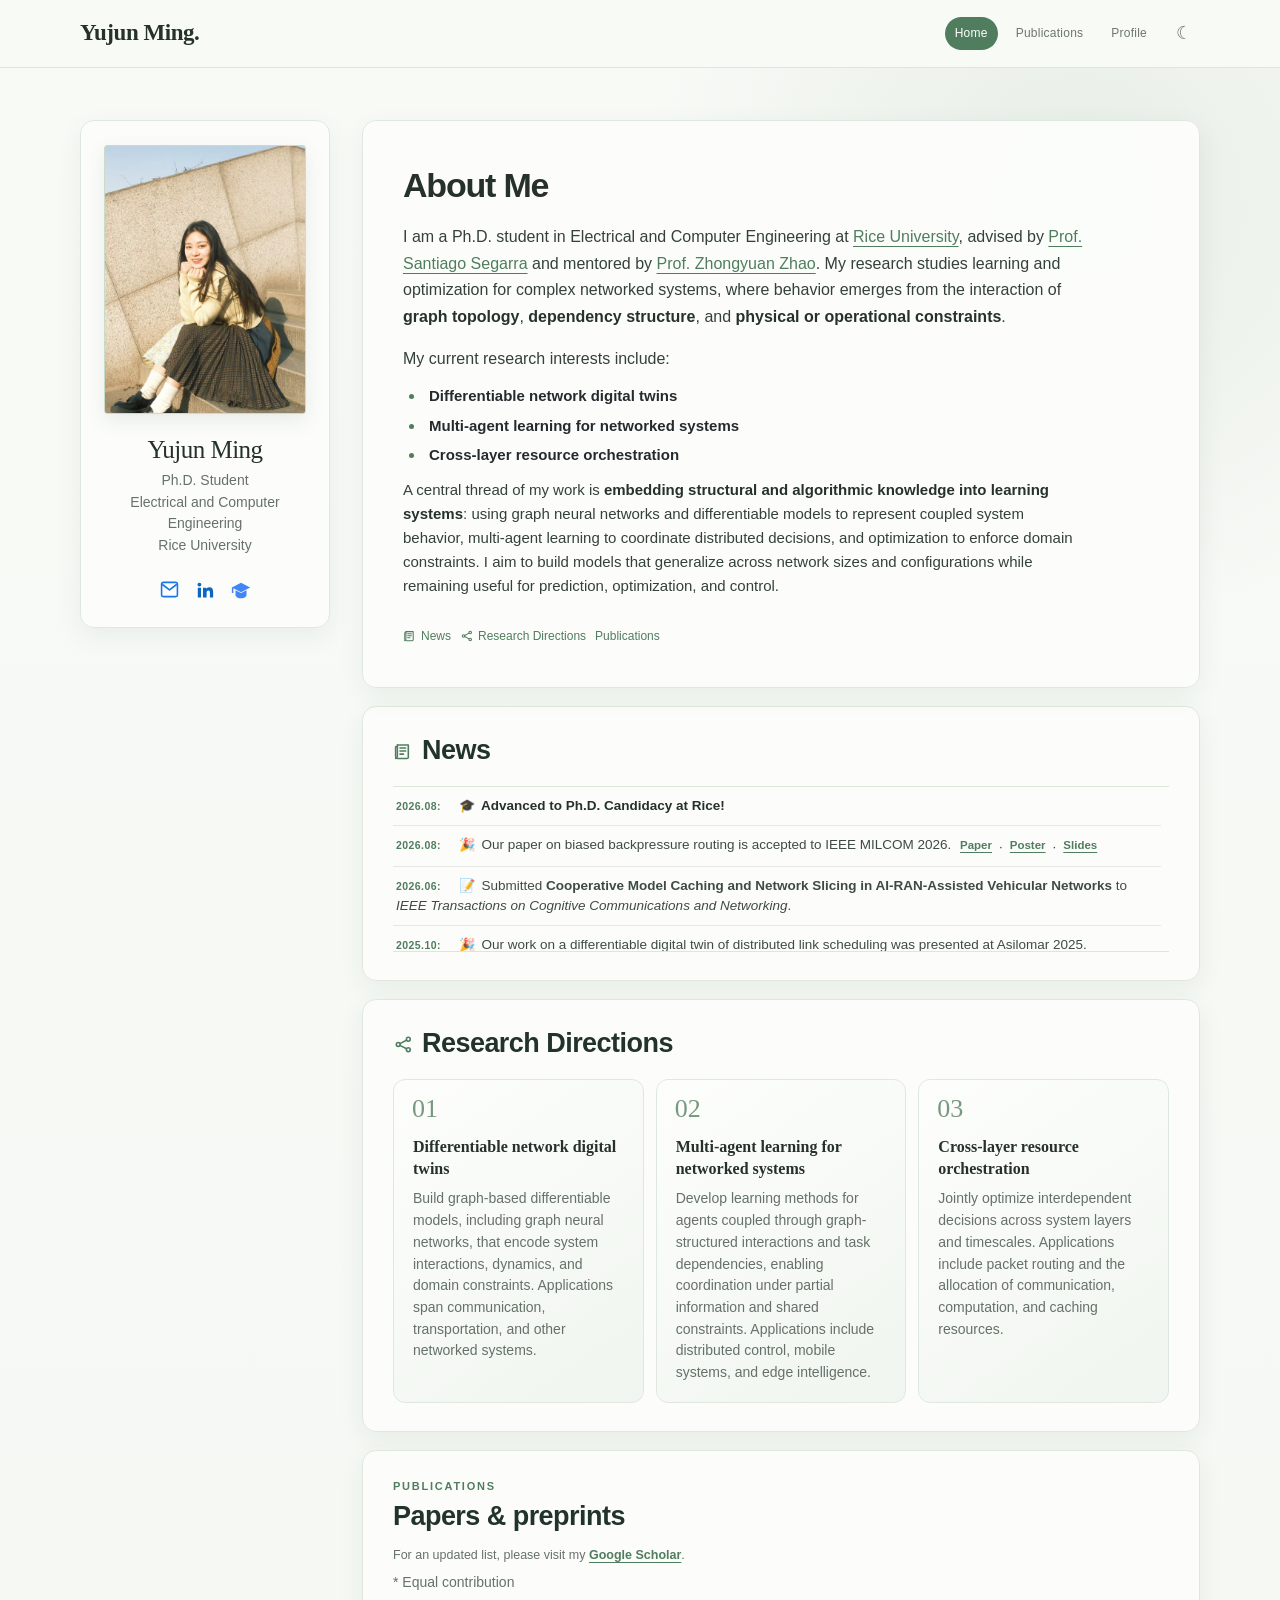
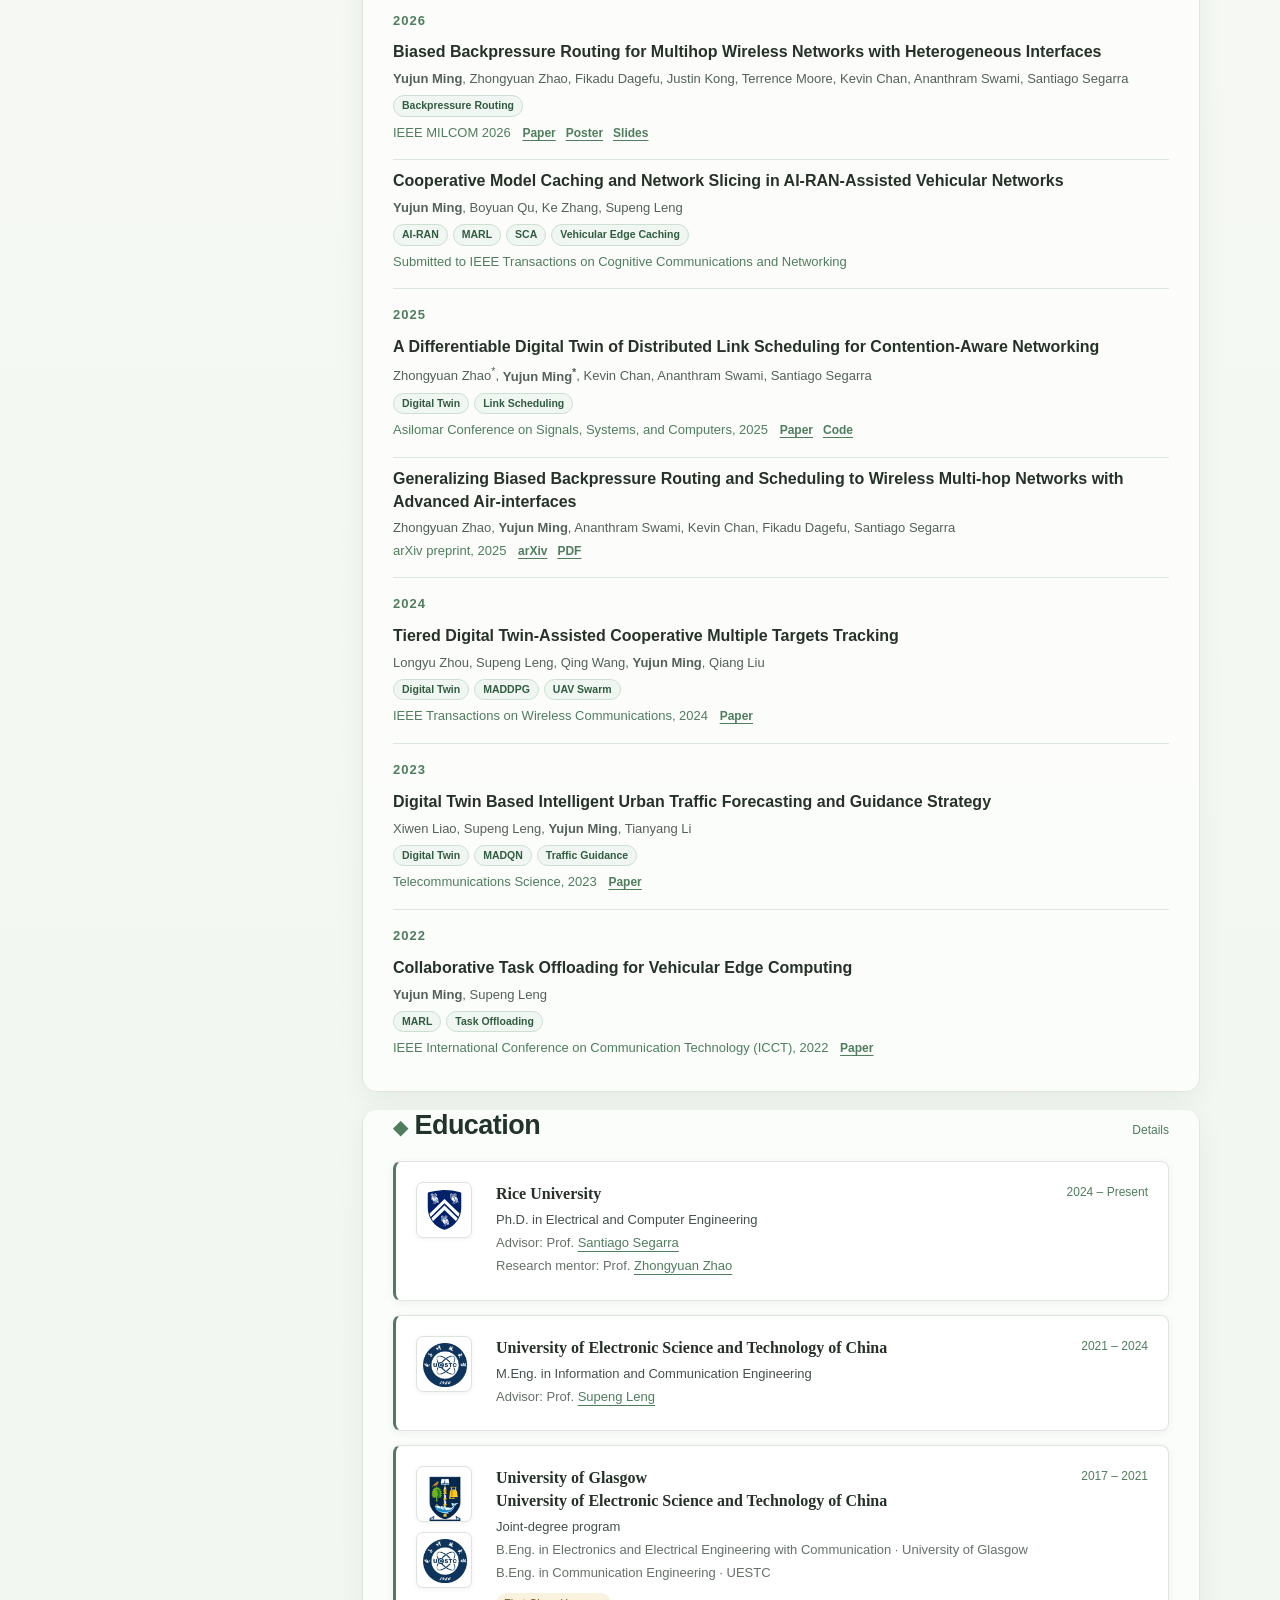
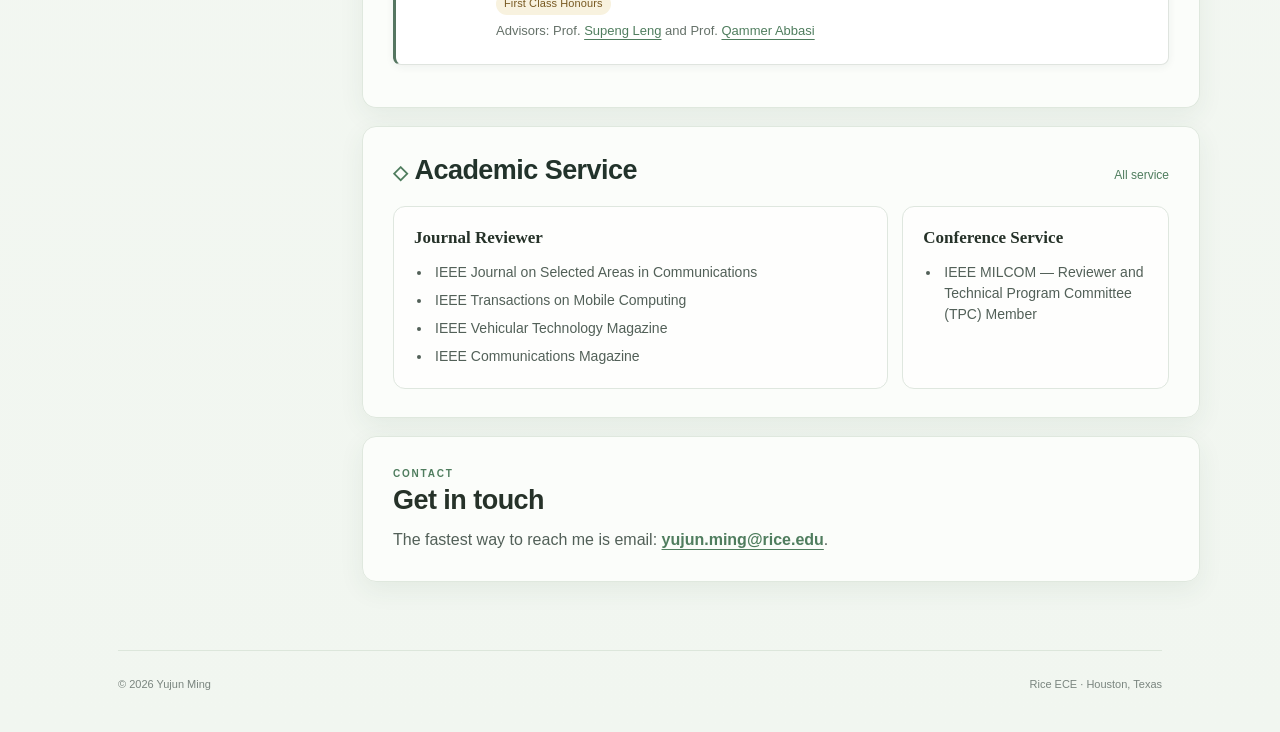
==== index.html @ 879a8ecb "Publish academic website" ====
<!doctype html>
<html lang="en">
<head>
<meta charset="utf-8">
<meta name="viewport" content="width=device-width,initial-scale=1">
<meta name="description" content="Yujun Ming — Ph.D. student in Electrical and Computer Engineering at Rice University. Home.">
<title>Yujun Ming · Home</title>
<style>
:root{--paper:#faf9f6;--ink:#26342f;--muted:#68716b;--line:#dfe3dc;--accent:#38694e}*{box-sizing:border-box}html{scroll-behavior:smooth;scroll-padding-top:35px}body{margin:0;background:var(--paper);color:var(--ink);font:16px/1.75 -apple-system,BlinkMacSystemFont,'Segoe UI',sans-serif}a{color:var(--accent);text-underline-offset:4px}a:hover{color:#152c1c}header{max-width:1120px;margin:auto;padding:30px 40px;display:flex;align-items:center;justify-content:space-between;border-bottom:1px solid var(--line)}.brand{font:italic 24px Georgia,serif;text-decoration:none;color:var(--ink)}nav{display:flex;gap:26px}nav a{font-size:13px;text-decoration:none;color:var(--muted)}.layout{max-width:1120px;margin:64px auto 0;padding:0 40px;display:grid;grid-template-columns:230px 1fr;gap:78px}aside{align-self:start;position:sticky;top:35px}.portrait{aspect-ratio:1;width:190px;background:#e9ede5;border-radius:50%;display:grid;place-items:center;position:relative;overflow:hidden}.portrait svg{width:100%;height:100%}.portrait-label{font-size:11px;letter-spacing:.12em;text-transform:uppercase;color:var(--muted);margin:14px 0 25px}aside h2{font:27px Georgia,serif;margin:0 0 6px}aside p{font-size:14px;margin:0;color:var(--muted)}.social{margin-top:25px;display:flex;flex-wrap:wrap;gap:8px}.social a{ text-decoration:none;font-size:12px;border:1px solid var(--line);padding:3px 10px;border-radius:4px;color:var(--muted)}.eyebrow{font-size:11px;letter-spacing:.17em;text-transform:uppercase;color:var(--accent);margin:0 0 18px}.hero h1{font:normal clamp(40px,5vw,60px)/1.12 Georgia,serif;letter-spacing:-1.7px;margin:0 0 26px}.intro{font-size:19px;line-height:1.7;max-width:610px}.editable{color:var(--muted)}.tags{display:flex;flex-wrap:wrap;gap:10px;margin:28px 0 40px}.tags span{font-size:12px;background:#eaf0e7;color:#426149;padding:4px 12px;border-radius:20px}section{border-top:1px solid var(--line);padding:34px 0 40px}section h2{font:normal 28px Georgia,serif;margin:0 0 24px}.section-head{display:flex;justify-content:space-between;align-items:baseline}.section-head small{font-size:11px;color:var(--muted);letter-spacing:.08em;text-transform:uppercase}.news{display:grid;grid-template-columns:85px 1fr;gap:20px;padding:12px 0}.date{font-size:12px;color:var(--muted);padding-top:3px}.news p{margin:0}.pub{display:grid;grid-template-columns:100px 1fr;gap:24px;padding:23px 0;border-bottom:1px solid var(--line)}.pub:last-child{border:0}.figure{height:80px;background:#edf0e9;display:grid;place-items:center;font:italic 27px Georgia,serif;color:#8c9c89;border:1px solid #dfe6da}.pub h3{font-size:17px;line-height:1.45;margin:0 0 6px;font-weight:600}.pub p{font-size:13px;color:var(--muted);margin:3px 0}.pub .venue{color:var(--accent)}.note{font-size:13px;color:var(--muted);border-left:2px solid #8eaa86;padding-left:16px}.entry{display:flex;justify-content:space-between;gap:20px;margin:22px 0}.entry strong{font-size:15px}.entry p{font-size:14px;color:var(--muted);margin:0}.contact{font:normal 29px Georgia,serif}.contact+p{color:var(--muted)}footer{max-width:1040px;margin:25px auto;padding:24px 0 38px;border-top:1px solid var(--line);display:flex;justify-content:space-between;color:var(--muted);font-size:11px}.draft{background:#edf1e9;padding:9px 20px;text-align:center;font-size:12px;color:#53674d}@media(max-width:760px){header{padding:22px}nav{gap:15px}nav a{font-size:12px}.layout{padding:0 24px;display:block;margin-top:35px}aside{position:static;margin-bottom:44px}.portrait{width:120px;float:right}.portrait-label{display:none}aside h2{padding-top:15px}.social{max-width:260px}.hero h1{font-size:43px}.intro{font-size:17px}.pub{grid-template-columns:70px 1fr;gap:15px}.figure{height:65px}footer{margin:0 24px}.entry{display:block}.section-head small{display:none}}@media(prefers-reduced-motion:reduce){html{scroll-behavior:auto}}

.entry>p{flex-shrink:0}.entry>div{max-width:82%}.honor{font-style:italic;color:var(--accent)!important}.pub-stamp{height:88px;border:1px solid #d9e1d2;background:#edf1e8;display:flex;flex-direction:column;justify-content:center;text-align:center;border-radius:3px}.pub-stamp span{font-size:9px;letter-spacing:.07em;color:#61765b}.pub-stamp b{font:normal 30px Georgia,serif;color:#536e49}.pub h3 a{color:var(--ink);text-decoration:none}.pub h3 a:hover{color:var(--accent);text-decoration:underline}.paper-links{display:flex;gap:10px;margin-top:12px}.paper-links a{font-size:11px;border:1px solid #ccd8c5;border-radius:3px;padding:1px 9px;text-decoration:none}.paper-links a:hover{background:#e4ebde}.pub .award{color:#9a6a29;font-size:12px}.scholar-link{font-size:12px}.filters{display:flex;gap:8px;margin:0 0 12px}.filters button{font:inherit;font-size:12px;padding:4px 13px;border:1px solid var(--line);border-radius:20px;background:transparent;color:var(--muted);cursor:pointer}.filters button[aria-pressed="true"]{background:var(--ink);color:var(--paper);border-color:var(--ink)}.filters button:focus-visible,a:focus-visible{outline:2px solid var(--accent);outline-offset:4px}.pub[hidden]{display:none}@media(max-width:760px){.entry>div{max-width:100%}.pub-stamp{height:70px}.pub-stamp span{font-size:8px}.pub-stamp b{font-size:26px}nav{flex-wrap:wrap;justify-content:flex-end;gap:8px 14px}header{gap:16px}.section-head{gap:12px}}

.hero h1{font-size:38px;letter-spacing:-.8px}.hero{padding-bottom:20px}.intro{font-size:17px}.layout{gap:60px;margin-top:45px}.brand{white-space:nowrap}header{gap:25px}nav{flex-wrap:wrap;justify-content:flex-end;gap:18px}nav a[aria-current="page"]{color:var(--accent);text-decoration:underline}.section-head a{font-size:12px}.directions{margin:0;padding-left:20px}.directions li{padding:7px 0}.directions strong{display:block;font-size:15px}.directions p{font-size:14px;color:var(--muted);margin:0}.page-title{font:normal 38px Georgia,serif;margin:0 0 12px}.page-intro{color:var(--muted);margin-bottom:30px}.service-note{color:var(--muted);font-size:14px}.service-list{padding-left:20px;font-size:14px}.home-education .entry p{font-size:13px}.section-head h2{margin-bottom:20px}.page-nav{display:flex;flex-wrap:wrap;gap:18px;margin:20px 0;font-size:13px}@media(max-width:760px){header{align-items:flex-start}nav{gap:7px 13px}.brand{font-size:22px}.hero h1,.page-title{font-size:33px}.layout{margin-top:28px}}
.edu-logos{display:flex;flex-wrap:wrap;align-items:center;gap:12px;margin:0 0 14px}.edu-logo{width:180px;height:56px;object-fit:contain;display:block}.logo-dark{background:#003865;padding:12px 16px;border-radius:3px}.logo-dark .edu-logo{width:174px;height:47px}.entry{padding:12px 0;gap:18px}.entry>p{padding-top:8px}@media(max-width:760px){.edu-logo{width:165px}.logo-dark .edu-logo{width:165px;height:43px}.edu-logos{gap:8px}} 
#education .edu-card{display:grid;grid-template-columns:48px minmax(0,1fr);gap:16px;margin:14px 0;padding:17px 18px;background:#f6f8f4;border:1px solid #dfe5da;border-left:3px solid #72916a;border-radius:7px;align-items:start}#education .edu-logos{display:flex;flex-direction:column;gap:10px;margin:0;width:48px;align-items:center}#education .edu-copy{max-width:none;min-width:0}#education .edu-logo{width:36px;height:40px;object-fit:contain}#education .crest-box{padding:0;background:none;display:block;width:40px;height:44px}#education .crest-crop{width:40px;height:40px;overflow:hidden;display:block;flex-shrink:0}#education .crest-crop .edu-logo{width:auto;max-width:none;height:40px;object-fit:initial;filter:brightness(0) saturate(100%) invert(17%) sepia(50%) saturate(1500%) hue-rotate(175deg)}#education .edu-copy strong{font-size:15px;line-height:1.4;display:block;margin:0 0 5px}#education .edu-copy p{font-size:13px;line-height:1.65;margin:3px 0}#education .edu-date{color:var(--accent);font-size:12px!important;margin-top:8px!important}#education .edu-copy a{font-weight:500}@media(max-width:760px){#education .edu-card{grid-template-columns:36px minmax(0,1fr);padding:14px 12px;gap:12px}#education .edu-logos{width:36px}#education .edu-logo{width:30px;height:36px}#education .crest-crop{width:34px;height:34px}#education .crest-crop .edu-logo{height:34px}}
</style>
<script src="assets/theme.js"></script>
<link rel="stylesheet" href="assets/education-polish.css">
<link rel="stylesheet" href="assets/site-v2.css">
</head>
<body class="home-page">
<header>
<a class="brand" href="index.html">Yujun Ming.</a>
<nav aria-label="Main navigation">
<a href="index.html" aria-current="page">Home</a>
<a href="publications.html">Publications</a>
<a href="profile.html">Profile</a>
<button class="theme-toggle" type="button" aria-label="Switch to dark mode" aria-pressed="false">☾</button>
</nav>
</header>
<div class="layout">
<aside>
<div class="portrait">
<img src="assets/yujun-ming-profile-2026.jpg" alt="Portrait of Yujun Ming">
</div>
<h2>Yujun Ming</h2>
<p>Ph.D. Student</p>
<p>Electrical and Computer Engineering<br>Rice University</p>
<div class="social" aria-label="Contact and academic profiles">
<a href="mailto:yujun.ming@rice.edu">Email</a>
<a href="https://www.linkedin.com/in/yujun-ming-684078267/" target="_blank" rel="noopener noreferrer">LinkedIn</a>
<a href="https://scholar.google.com/citations?user=efnDJAIAAAAJ&amp;hl=en" target="_blank" rel="noopener noreferrer">Google Scholar</a>
</div>
</aside>
<main>
<div class="hero" id="about">
<h1>About Me</h1>
<p class="intro">I am a Ph.D. student in Electrical and Computer Engineering at <a href="https://www.rice.edu/" target="_blank" rel="noopener noreferrer">Rice University</a>, advised by <a href="https://segarra.rice.edu/" target="_blank" rel="noopener noreferrer">Prof. Santiago Segarra</a> and mentored by <a href="https://zhongyuanzhao.com/" target="_blank" rel="noopener noreferrer">Prof. Zhongyuan Zhao</a>. My research studies learning and optimization for complex networked systems, where behavior emerges from the interaction of <strong>graph topology</strong>, <strong>dependency structure</strong>, and <strong>physical or operational constraints</strong>.</p>
<p class="hero-summary">My current research interests include:</p>
<ul class="about-interests">
<li><strong>Differentiable network digital twins</strong></li>
<li><strong>Multi-agent learning for networked systems</strong></li>
<li><strong>Cross-layer resource orchestration</strong></li>
</ul>
<p class="about-goal">A central thread of my work is <strong>embedding structural and algorithmic knowledge into learning systems</strong>: using graph neural networks and differentiable models to represent coupled system behavior, multi-agent learning to coordinate distributed decisions, and optimization to enforce domain constraints. I aim to build models that generalize across network sizes and configurations while remaining useful for prediction, optimization, and control.</p>
<div class="hero-actions">
<a href="#news"><span class="section-icon icon-news" aria-hidden="true"></span> News</a>
<a href="#directions"><span class="section-icon icon-research" aria-hidden="true"></span> Research Directions</a>
<a href="#research">Publications</a>
</div>
</div>
<section id="news">
<div class="section-head">
<h2>News</h2>
</div>
<ul class="news-scroll" tabindex="0" aria-label="Recent news; scroll for more">
<li class="news news-milestone">
<p><span class="date">2026.08:</span> <span class="news-emoji" aria-hidden="true">🎓</span> Advanced to Ph.D. Candidacy at Rice!</p>
</li>
<li class="news">
<p><span class="date">2026.08:</span> <span class="news-emoji" aria-hidden="true">🎉</span> Our paper on biased backpressure routing is accepted to IEEE MILCOM 2026. <span class="news-links"><a href="https://arxiv.org/abs/2609.05844" target="_blank" rel="noopener noreferrer">Paper</a><span aria-hidden="true">·</span><a href="https://github.com/JoieMing/Multi-layer-SP-BP/blob/main/milcom26_poster.pdf" target="_blank" rel="noopener noreferrer">Poster</a><span aria-hidden="true">·</span><a href="https://github.com/JoieMing/Multi-layer-SP-BP/blob/main/milcom26_slides.pdf" target="_blank" rel="noopener noreferrer">Slides</a></span></p>
</li>
<li class="news">
<p><span class="date">2026.06:</span> <span class="news-emoji" aria-hidden="true">📝</span> Submitted <strong>Cooperative Model Caching and Network Slicing in AI-RAN-Assisted Vehicular Networks</strong> to <em>IEEE Transactions on Cognitive Communications and Networking</em>.</p>
</li>
<li class="news">
<p><span class="date">2025.10:</span> <span class="news-emoji" aria-hidden="true">🎉</span> Our work on a differentiable digital twin of distributed link scheduling was presented at Asilomar 2025. <span class="news-links"><a href="https://ieeexplore.ieee.org/document/11443889/" target="_blank" rel="noopener noreferrer">Paper</a><span aria-hidden="true">·</span><a href="https://github.com/JoieMing/luby-ndt" target="_blank" rel="noopener noreferrer">Code</a></span></p>
</li>
<li class="news">
<p><span class="date">2024.08:</span> <span class="news-emoji" aria-hidden="true">🎓</span> Started my Ph.D. in Electrical and Computer Engineering at Rice University.</p>
</li>
</ul>
</section>
<section id="directions">
<div class="section-head">
<h2>Research Directions</h2>
</div>
<ul class="directions">
<li>
<strong>Differentiable network digital twins</strong>
<p>Build graph-based differentiable models, including graph neural networks, that encode system interactions, dynamics, and domain constraints. Applications span communication, transportation, and other networked systems.</p>
</li>
<li>
<strong>Multi-agent learning for networked systems</strong>
<p>Develop learning methods for agents coupled through graph-structured interactions and task dependencies, enabling coordination under partial information and shared constraints. Applications include distributed control, mobile systems, and edge intelligence.</p>
</li>
<li>
<strong>Cross-layer resource orchestration</strong>
<p>Jointly optimize interdependent decisions across system layers and timescales. Applications include packet routing and the allocation of communication, computation, and caching resources.</p>
</li>
</ul>
</section>
<section id="research">
<p class="section-kicker">Publications</p>
<div class="section-head">
<h2>Papers &amp; preprints</h2>
</div>
<p class="scholar-note">For an updated list, please visit my <a href="https://scholar.google.com/citations?user=efnDJAIAAAAJ&amp;hl=en" target="_blank" rel="noopener noreferrer">Google Scholar</a>.</p>
<p class="service-note">* Equal contribution</p>
<p class="home-pub-year">2026</p>
<article class="home-pub-item">
<h3><a href="https://arxiv.org/abs/2609.05844" target="_blank" rel="noopener noreferrer">Biased Backpressure Routing for Multihop Wireless Networks with Heterogeneous Interfaces</a></h3>
<p class="authors"><strong>Yujun Ming</strong>, Zhongyuan Zhao, Fikadu Dagefu, Justin Kong, Terrence Moore, Kevin Chan, Ananthram Swami, Santiago Segarra</p>
<p class="paper-tags"><span>Backpressure Routing</span></p>
<p class="venue">IEEE MILCOM 2026 <span class="home-pub-links"><a href="https://arxiv.org/abs/2609.05844" target="_blank" rel="noopener noreferrer">Paper</a><a href="https://github.com/JoieMing/Multi-layer-SP-BP/blob/main/milcom26_poster.pdf" target="_blank" rel="noopener noreferrer">Poster</a><a href="https://github.com/JoieMing/Multi-layer-SP-BP/blob/main/milcom26_slides.pdf" target="_blank" rel="noopener noreferrer">Slides</a></span></p>
</article>
<article class="home-pub-item">
<h3>Cooperative Model Caching and Network Slicing in AI-RAN-Assisted Vehicular Networks</h3>
<p class="authors"><strong>Yujun Ming</strong>, Boyuan Qu, Ke Zhang, Supeng Leng</p>
<p class="paper-tags"><span>AI-RAN</span><span>MARL</span><span>SCA</span><span>Vehicular Edge Caching</span></p>
<p class="venue">Submitted to IEEE Transactions on Cognitive Communications and Networking</p>
</article>
<p class="home-pub-year">2025</p>
<article class="home-pub-item">
<h3><a href="https://ieeexplore.ieee.org/document/11443889/" target="_blank" rel="noopener noreferrer">A Differentiable Digital Twin of Distributed Link Scheduling for Contention-Aware Networking</a></h3>
<p class="authors">Zhongyuan Zhao<sup>*</sup>, <strong>Yujun Ming<sup>*</sup></strong>, Kevin Chan, Ananthram Swami, Santiago Segarra</p>
<p class="paper-tags"><span>Digital Twin</span><span>Link Scheduling</span></p>
<p class="venue">Asilomar Conference on Signals, Systems, and Computers, 2025 <span class="home-pub-links"><a href="https://ieeexplore.ieee.org/document/11443889/" target="_blank" rel="noopener noreferrer">Paper</a><a href="https://github.com/JoieMing/luby-ndt" target="_blank" rel="noopener noreferrer">Code</a></span></p>
</article>
<article class="home-pub-item">
<h3><a href="https://arxiv.org/abs/2504.21721" target="_blank" rel="noopener noreferrer">Generalizing Biased Backpressure Routing and Scheduling to Wireless Multi-hop Networks with Advanced Air-interfaces</a></h3>
<p class="authors">Zhongyuan Zhao, <strong>Yujun Ming</strong>, Ananthram Swami, Kevin Chan, Fikadu Dagefu, Santiago Segarra</p>
<p class="venue">arXiv preprint, 2025 <span class="home-pub-links"><a href="https://arxiv.org/abs/2504.21721" target="_blank" rel="noopener noreferrer">arXiv</a><a href="https://arxiv.org/pdf/2504.21721" target="_blank" rel="noopener noreferrer">PDF</a></span></p>
</article>
<p class="home-pub-year">2024</p>
<article class="home-pub-item">
<h3><a href="https://doi.org/10.1109/TWC.2023.3311035" target="_blank" rel="noopener noreferrer">Tiered Digital Twin-Assisted Cooperative Multiple Targets Tracking</a></h3>
<p class="authors">Longyu Zhou, Supeng Leng, Qing Wang, <strong>Yujun Ming</strong>, Qiang Liu</p>
<p class="paper-tags"><span>Digital Twin</span><span>MADDPG</span><span>UAV Swarm</span></p>
<p class="venue">IEEE Transactions on Wireless Communications, 2024 <span class="home-pub-links"><a href="https://doi.org/10.1109/TWC.2023.3311035" target="_blank" rel="noopener noreferrer">Paper</a></span></p>
</article>
<p class="home-pub-year">2023</p>
<article class="home-pub-item">
<h3><a href="https://www.telecomsci.com/zh/article/doi/10.11959/j.issn.1000-0801.2023047/" target="_blank" rel="noopener noreferrer">Digital Twin Based Intelligent Urban Traffic Forecasting and Guidance Strategy</a></h3>
<p class="authors">Xiwen Liao, Supeng Leng, <strong>Yujun Ming</strong>, Tianyang Li</p>
<p class="paper-tags"><span>Digital Twin</span><span>MADQN</span><span>Traffic Guidance</span></p>
<p class="venue">Telecommunications Science, 2023 <span class="home-pub-links"><a href="https://www.telecomsci.com/zh/article/doi/10.11959/j.issn.1000-0801.2023047/" target="_blank" rel="noopener noreferrer">Paper</a></span></p>
</article>
<p class="home-pub-year">2022</p>
<article class="home-pub-item">
<h3><a href="https://doi.org/10.1109/ICCT56141.2022.10072666" target="_blank" rel="noopener noreferrer">Collaborative Task Offloading for Vehicular Edge Computing</a></h3>
<p class="authors"><strong>Yujun Ming</strong>, Supeng Leng</p>
<p class="paper-tags"><span>MARL</span><span>Task Offloading</span></p>
<p class="venue">IEEE International Conference on Communication Technology (ICCT), 2022 <span class="home-pub-links"><a href="https://doi.org/10.1109/ICCT56141.2022.10072666" target="_blank" rel="noopener noreferrer">Paper</a></span></p>
</article>
</section>
<section id="education" class="home-education">
<div class="section-head">
<h2>Education</h2>
<a href="profile.html#education">Details</a>
</div>
<div class="entry edu-card">
<div class="edu-logos">
<span class="rice-color"><img class="edu-logo" src="assets/rice-crest.svg" alt="Rice University logo"></span>
</div>
<div class="edu-copy">
<strong>Rice University</strong>
<p>Ph.D. in Electrical and Computer Engineering</p>
<p>Advisor: Prof. <a href="https://segarra.rice.edu/" target="_blank" rel="noopener noreferrer">Santiago Segarra</a>
</p>
<p>Research mentor: Prof. <a href="https://zhongyuanzhao.com/" target="_blank" rel="noopener noreferrer">Zhongyuan Zhao</a>
</p>
<p class="edu-date">2024 – Present</p>
</div>
</div>
<div class="entry edu-card">
<div class="edu-logos">
<span class="crest-crop">
<img class="edu-logo" src="assets/uestc.png" alt="University of Electronic Science and Technology of China logo">
</span>
</div>
<div class="edu-copy">
<strong>University of Electronic Science and Technology of China</strong>
<p>M.Eng. in Information and Communication Engineering</p>
<p>Advisor: Prof. <a href="https://scholar.google.com/citations?user=opXb8LAAAAAJ&amp;hl=en" target="_blank" rel="noopener noreferrer">Supeng Leng</a>
</p>
<p class="edu-date">2021 – 2024</p>
</div>
</div>
<div class="entry edu-card">
<div class="edu-logos">
<span class="glasgow-color">
<img class="edu-logo" src="assets/glasgow-color.png" alt="University of Glasgow coat of arms">
</span>
<span class="crest-crop">
<img class="edu-logo" src="assets/uestc.png" alt="University of Electronic Science and Technology of China logo">
</span>
</div>
<div class="edu-copy">
<strong>University of Glasgow<br>University of Electronic Science and Technology of China</strong>
<p>Joint-degree program</p>
<p>B.Eng. in Electronics and Electrical Engineering with Communication · University of Glasgow</p>
<p>B.Eng. in Communication Engineering · UESTC</p>
<p class="honor">First Class Honours</p>
<p>Advisors: Prof. <a href="https://scholar.google.com/citations?user=opXb8LAAAAAJ&amp;hl=en" target="_blank" rel="noopener noreferrer">Supeng Leng</a> and Prof. <a href="https://scholar.google.com/citations?user=Q19YO5YAAAAJ&amp;hl=en" target="_blank" rel="noopener noreferrer">Qammer Abbasi</a>
</p>
<p class="edu-date">2017 – 2021</p>
</div>
</div>
</section>
<section id="service">
<div class="section-head">
<h2>Academic Service</h2>
<a href="profile.html#service">All service</a>
</div>
<div class="service-grid">
<div class="service-card">
<h3>Journal Reviewer</h3>
<ul class="service-list">
<li>IEEE Journal on Selected Areas in Communications</li>
<li>IEEE Transactions on Mobile Computing</li>
<li>IEEE Vehicular Technology Magazine</li>
<li>IEEE Communications Magazine</li>
</ul>
</div>
<div class="service-card">
<h3>Conference Service</h3>
<ul class="service-list">
<li>IEEE MILCOM — Reviewer and Technical Program Committee (TPC) Member</li>
</ul>
</div>
</div>
</section>
<section id="contact" class="contact-panel">
<p class="eyebrow">Contact</p>
<h2>Get in touch</h2>
<p>The fastest way to reach me is email: <a href="mailto:yujun.ming@rice.edu">yujun.ming@rice.edu</a>.</p>
</section>
</main>
</div>
<footer>
<span>© 2026 Yujun Ming</span>
<span>Rice ECE · Houston, Texas</span>
</footer>
<script>document.querySelectorAll('[data-filter]').forEach(button=>{button.addEventListener('click',()=>{document.querySelectorAll('[data-filter]').forEach(item=>item.setAttribute('aria-pressed',String(item===button)));document.querySelectorAll('.pub[data-type]').forEach(paper=>{paper.hidden=button.dataset.filter!=='all'&&paper.dataset.type!==button.dataset.filter;});});});</script>
</body>
</html>
---- assets/education-polish.css ----
/* Education layout inspired by compact academic profile pages. */
#education {
  border-top: 0;
  padding-top: 0;
}

#education .edu-card {
  position: relative;
  display: grid;
  grid-template-columns: 62px minmax(0, 1fr);
  gap: 18px;
  align-items: start;
  margin: 0 0 14px;
  padding: 20px 130px 20px 20px;
  background: #fff;
  border: 1px solid #dfe4df;
  border-left: 3px solid #557661;
  border-radius: 8px;
  box-shadow: 0 2px 8px rgba(38, 52, 47, 0.06);
}

#education .edu-card:hover {
  border-color: #cbd5cc;
  border-left-color: #315b43;
  box-shadow: 0 6px 18px rgba(38, 52, 47, 0.09);
}

#education .edu-logos {
  display: flex;
  width: 58px;
  margin: 0;
  flex-direction: column;
  align-items: center;
  gap: 10px;
}

#education .edu-logos > span,
#education .edu-logos > img {
  display: grid;
  width: 56px;
  height: 56px;
  padding: 6px;
  place-items: center;
  overflow: hidden;
  background: #fff;
  border: 1px solid #dde3df;
  border-radius: 7px;
  box-shadow: 0 1px 4px rgba(38, 52, 47, 0.07);
}

#education .edu-logos .edu-logo {
  display: block;
  width: 44px;
  height: 44px;
  max-width: none;
  object-fit: contain;
}

#education .edu-logos .crest-crop .edu-logo {
  width: auto;
  height: 44px;
  filter: brightness(0) saturate(100%) invert(17%) sepia(30%) saturate(1660%) hue-rotate(175deg);
}

#education .edu-logos .glasgow-color .edu-logo {
  width: 42px;
  height: 55px;
  object-fit: cover;
}

#education .edu-copy {
  min-width: 0;
  max-width: none;
}

#education .edu-copy strong {
  display: block;
  margin: 1px 0 5px;
  color: var(--ink);
  font: 600 16px/1.4 Georgia, serif;
}

#education .edu-copy p {
  margin: 3px 0;
  color: var(--muted);
  font-size: 13px;
  line-height: 1.55;
}

#education .edu-copy p:first-of-type {
  color: #45504a;
}

#education .edu-copy a {
  color: var(--accent);
  font-weight: 500;
}

#education .edu-date {
  position: absolute;
  top: 21px;
  right: 20px;
  margin: 0 !important;
  color: var(--accent) !important;
  font-size: 12px !important;
  white-space: nowrap;
}

#education .honor {
  display: inline-block;
  margin-top: 7px !important;
  padding: 2px 8px;
  color: #775820 !important;
  background: #f8f2df;
  border-radius: 999px;
  font-size: 11px !important;
  font-style: normal;
  letter-spacing: 0.01em;
}

.education-intro {
  max-width: 620px;
  margin: -3px 0 28px;
  color: var(--muted);
  font-size: 14px;
}

@media (max-width: 760px) {
  #education .edu-card {
    grid-template-columns: 50px minmax(0, 1fr);
    gap: 13px;
    padding: 16px 14px;
  }

  #education .edu-logos {
    width: 48px;
    gap: 8px;
  }

  #education .edu-logos > span,
  #education .edu-logos > img {
    width: 46px;
    height: 46px;
    padding: 5px;
  }

  #education .edu-logos .edu-logo,
  #education .edu-logos .crest-crop .edu-logo {
    height: 36px;
  }

  #education .edu-logos .glasgow-color .edu-logo {
    width: 35px;
    height: 45px;
  }

  #education .edu-copy strong {
    font-size: 15px;
  }

  #education .edu-date {
    position: static;
    margin-top: 8px !important;
  }
}
---- assets/site-v2.css ----
:root {
  --paper: #f4f5f7;
  --surface: #ffffff;
  --surface-soft: #f1f4f8;
  --ink: #292d31;
  --muted: #616972;
  --line: #e2e5e9;
  --accent: #2f73c9;
  --accent-dark: #1f5fae;
  --rice: #00205b;
  --gold: #9b772d;
  --shadow: 0 12px 36px rgba(31, 48, 40, 0.08);
}

* { box-sizing: border-box; }

html { scroll-behavior: smooth; scroll-padding-top: 88px; }

body {
  min-height: 100vh;
  background:
    radial-gradient(circle at 85% 7%, rgba(47, 115, 201, 0.07), transparent 25rem),
    linear-gradient(180deg, #f7f8fa 0%, var(--paper) 100%);
  color: var(--ink);
  font-size: 16px;
  line-height: 1.72;
}

a { transition: color .18s ease, background .18s ease, border-color .18s ease, transform .18s ease; }

a:focus-visible, button:focus-visible {
  outline: 3px solid rgba(47, 101, 72, .28);
  outline-offset: 3px;
}

header {
  position: sticky;
  z-index: 20;
  top: 0;
  max-width: none;
  padding: 17px max(28px, calc((100vw - 1120px) / 2));
  background: rgba(55, 60, 65, .96);
  border-bottom: 1px solid #454b50;
  backdrop-filter: blur(14px);
}

.brand {
  color: #fff;
  font-size: 23px;
  font-style: normal;
  font-weight: 600;
  letter-spacing: -.02em;
}

nav { gap: 8px; }

nav a {
  padding: 6px 10px;
  color: #68736d;
  border-radius: 999px;
  font-size: 12px;
  letter-spacing: .02em;
}

nav a { color: #c7ccd1; }
nav a:hover { color: #fff; background: #484f55; }

nav a[aria-current="page"] {
  color: #fff;
  background: #4b83c4;
  text-decoration: none;
}

.layout {
  width: calc(100% - 56px);
  max-width: 1120px;
  margin: 52px auto 0;
  padding: 0 0 56px;
  grid-template-columns: 250px minmax(0, 1fr);
  gap: 32px;
}

aside {
  top: 96px;
  padding: 24px 18px;
  background: rgba(255,255,255,.96);
  border: 1px solid #e5e8eb;
  border-radius: 14px;
  box-shadow: 0 5px 16px rgba(35, 43, 51, .07);
  text-align: center;
}

.portrait {
  margin: 0 auto;
  width: 100%;
  max-width: 202px;
  aspect-ratio: 3 / 4;
  overflow: hidden;
  border-radius: 3px;
  background:
    linear-gradient(145deg, rgba(255,255,255,.82), rgba(255,255,255,.22)),
    linear-gradient(135deg, #dce8f6, #b9cee8);
  border: 1px solid #ccdae9;
  box-shadow: 0 7px 20px rgba(35, 70, 110, .10);
}

.portrait img {
  display: block;
  width: 100%;
  height: 100%;
  object-fit: cover;
  object-position: 50% 48%;
  transform: none;
}

.portrait-monogram {
  color: #255f9f;
  font: 500 39px/1 Georgia, serif;
  letter-spacing: -.06em;
}

aside h2 { margin-top: 22px; font-size: 25px; letter-spacing: -.02em; }
aside p { line-height: 1.55; }

.social { align-items: center; justify-content: center; gap: 12px; margin-top: 22px; line-height: 0; }

.social a {
  display: inline-grid;
  align-items: center;
  justify-content: center;
  width: 24px;
  height: 24px;
  padding: 0;
  background: transparent;
  border: 0;
  border-radius: 3px;
  color: #1877e8;
  font-size: 0;
  font-weight: 700;
}

.social a::before {
  width: 20px;
  height: 20px;
  background: currentColor;
  content: "";
  -webkit-mask-position: center;
  -webkit-mask-repeat: no-repeat;
  -webkit-mask-size: contain;
  mask-position: center;
  mask-repeat: no-repeat;
  mask-size: contain;
}
.social a[href^="mailto:"]::before {
  width: 19px;
  height: 19px;
  -webkit-mask-image: url("icon-email.svg");
  mask-image: url("icon-email.svg");
}
.social a[href*="linkedin"]::before {
  width: 20px;
  height: 20px;
  -webkit-mask-image: url("icon-linkedin.svg");
  mask-image: url("icon-linkedin.svg");
}
.social a[href*="scholar"]::before {
  width: 22px;
  height: 22px;
  transform: translateY(1px);
  -webkit-mask-image: url("icon-scholar.svg");
  mask-image: url("icon-scholar.svg");
}
.social a[href*="linkedin"] { color: #0a66c2; }
.social a[href*="scholar"] { color: #4285f4; }
.social a:hover { background: transparent; border-color: transparent; color: #0758b8; transform: translateY(-2px); }

main { min-width: 0; }

.hero {
  position: relative;
  overflow: hidden;
  padding: 38px 40px 40px;
  background: #fff;
  border: 1px solid #e5e8eb;
  border-radius: 14px;
  box-shadow: 0 5px 16px rgba(35, 43, 51, .07);
}

.hero::after { display: none; }

.eyebrow {
  color: var(--accent);
  font-size: 10px;
  font-weight: 700;
  letter-spacing: .18em;
}

.hero h1 {
  max-width: 700px;
  margin: 7px 0 20px;
  color: #292d31;
  font-family: -apple-system, BlinkMacSystemFont, 'Segoe UI', sans-serif;
  font-size: clamp(28px, 3vw, 34px);
  font-weight: 700;
  line-height: 1.14;
  letter-spacing: -.035em;
}

.hero .intro { max-width: 680px; margin-bottom: 16px; color: #30363b; font-size: 16px; line-height: 1.65; }
.hero .intro strong { color: #252a2f; font-weight: 700; }
.hero-summary { max-width: 680px; margin: 0; color: #30363b; font-size: 16px; line-height: 1.65; }
.hero-summary strong { color: #252a2f; font-weight: 700; }
.about-interests { max-width: 680px; margin: 12px 0 0; padding-left: 22px; color: #30363b; font-size: 15px; line-height: 1.55; }
.about-interests li { margin: 6px 0; padding-left: 4px; }
.about-interests li::marker { color: var(--accent); }
.about-interests strong { color: #252a2f; font-weight: 700; }
.about-goal { max-width: 680px; margin: 12px 0 0; color: #30363b; font-size: 15px; line-height: 1.6; }
.about-goal strong { color: #252a2f; font-weight: 700; }

.hero-actions, .page-nav {
  display: flex;
  flex-wrap: wrap;
  gap: 9px;
  margin-top: 28px;
}

.hero-actions a, .page-nav a, .button-link {
  display: inline-flex;
  align-items: center;
  min-height: 36px;
  padding: 7px 14px;
  color: var(--accent-dark);
  background: #eef4fb;
  border: 1px solid #d7e2ef;
  border-radius: 999px;
  font-size: 12px;
  font-weight: 600;
  text-decoration: none;
}

.hero-actions a { min-height: 0; padding: 0; background: transparent; border: 0; border-radius: 0; color: var(--accent); font-weight: 500; }
.hero-actions a span { margin-right: 4px; font-size: 12px; }
.hero-actions a:first-child { color: var(--accent); background: transparent; border: 0; }
.hero-actions a:hover { color: var(--accent-dark); text-decoration: underline; transform: none; box-shadow: none; }
.page-nav a:hover, .button-link:hover { transform: translateY(-1px); box-shadow: 0 5px 14px rgba(31,48,40,.09); }

.home-page main > section {
  margin-top: 18px;
  padding: 28px 30px;
  background: rgba(255,255,255,.96);
  border: 1px solid #e5e8eb;
  border-radius: 14px;
  box-shadow: 0 5px 16px rgba(35, 43, 51, .055);
}

.home-page #news h2::before {
  -webkit-mask-image: url("icon-news.svg");
  mask-image: url("icon-news.svg");
}
.home-page #directions h2::before {
  -webkit-mask-image: url("icon-research.svg");
  mask-image: url("icon-research.svg");
}
.home-page #research h2::before { content: none; }
.home-page #education h2::before { content: "◆"; }
.home-page #service h2::before { content: "◇"; }
.home-page #news h2::before,
.home-page #directions h2::before {
  display: inline-block;
  width: 21px;
  height: 21px;
  margin-right: 8px;
  background: var(--accent);
  content: "";
  vertical-align: -.16em;
  -webkit-mask-position: center;
  -webkit-mask-repeat: no-repeat;
  -webkit-mask-size: contain;
  mask-position: center;
  mask-repeat: no-repeat;
  mask-size: contain;
}
.home-page section h2::before { margin-right: 7px; color: var(--accent); font-size: .72em; }
.hero-actions .section-icon {
  display: inline-block;
  width: 14px;
  height: 14px;
  background: currentColor;
  vertical-align: -.18em;
  -webkit-mask-position: center;
  -webkit-mask-repeat: no-repeat;
  -webkit-mask-size: contain;
  mask-position: center;
  mask-repeat: no-repeat;
  mask-size: contain;
}
.hero-actions .icon-news { -webkit-mask-image: url("icon-news.svg"); mask-image: url("icon-news.svg"); }
.hero-actions .icon-research { -webkit-mask-image: url("icon-research.svg"); mask-image: url("icon-research.svg"); }
.home-page section h2 { font-family: -apple-system, BlinkMacSystemFont, 'Segoe UI', sans-serif; font-weight: 700; letter-spacing: -.02em; }

section {
  margin-top: 22px;
  padding: 34px 0 12px;
  border-top-color: var(--line);
}

.section-head { gap: 20px; }
.section-head h2, section > h2 { color: #22332b; font-size: 27px; letter-spacing: -.025em; }
.section-head > a { flex-shrink: 0; color: var(--accent); text-decoration: none; }
.section-head > a:hover { text-decoration: underline; }

.page-title {
  margin: 0;
  color: #1d2d25;
  font-size: clamp(38px, 5vw, 54px);
  letter-spacing: -.045em;
}

.page-intro, .education-intro {
  max-width: 660px;
  margin: 8px 0 30px;
  color: var(--muted);
  font-size: 15px;
}

/* News */
.news {
  position: relative;
  grid-template-columns: 74px minmax(0, 1fr);
  gap: 18px;
  margin: 0;
  padding: 15px 18px;
  background: rgba(255,255,255,.62);
  border-bottom: 1px solid #e5eae5;
}

.news:first-of-type { border-radius: 10px 10px 0 0; }
.news:last-child { border-bottom: 0; border-radius: 0 0 10px 10px; }
.news .date { color: var(--accent); font-weight: 700; letter-spacing: .04em; }
.news p { color: #3e4b44; }

.news-scroll {
  max-height: 166px;
  overflow-y: auto;
  margin: 0;
  padding: 0 8px 0 0;
  border-block: 1px solid var(--line);
  list-style: none;
  scrollbar-width: thin;
  scrollbar-color: #a8bdac transparent;
}

.news-scroll::-webkit-scrollbar { width: 6px; }
.news-scroll::-webkit-scrollbar-track { background: transparent; }
.news-scroll::-webkit-scrollbar-thumb { background: #a8bdac; border-radius: 999px; }

.news-scroll .news {
  display: block;
  min-height: 0;
  padding: 9px 5px 9px 3px;
  background: transparent;
  border-radius: 0;
  font-size: 13.5px;
  line-height: 1.48;
}

.news-scroll .news:first-of-type,
.news-scroll .news:last-child { border-radius: 0; }
.news-scroll .news .date {
  display: inline-block;
  min-width: 59px;
  padding: 0;
  font-size: 10.5px;
  white-space: nowrap;
}
.news-scroll .news p { display: inline; margin: 0; }
.news-emoji { margin-right: 3px; font-size: 13px; }
.news-links { display: inline-flex; gap: 7px; margin-left: 5px; white-space: nowrap; }
.news-links a { color: var(--accent); font-size: 11.5px; font-weight: 700; text-decoration: underline; text-underline-offset: 3px; }
.news-links a:hover { color: var(--accent-dark); }
.news-milestone p { font-weight: 650; color: var(--ink); }

/* Research directions */
.directions {
  display: grid;
  grid-template-columns: repeat(3, minmax(0, 1fr));
  gap: 12px;
  padding: 0;
  list-style: none;
  counter-reset: direction;
}

.directions li {
  position: relative;
  min-height: 184px;
  padding: 56px 19px 18px;
  background: linear-gradient(145deg, #ffffff, #f3f6fa);
  border: 1px solid #e0e5eb;
  border-radius: 12px;
  counter-increment: direction;
}

.directions li::before {
  position: absolute;
  top: 16px;
  left: 18px;
  color: #5685ba;
  font: 500 26px/1 Georgia, serif;
  content: "0" counter(direction);
}

.directions strong { color: #30363b; font: 600 16px/1.4 Georgia, serif; }
.directions p { margin-top: 8px; line-height: 1.55; }

/* Publications */
.pub {
  grid-template-columns: 84px minmax(0, 1fr);
  gap: 20px;
  margin: 0 0 12px;
  padding: 19px;
  background: rgba(255,255,255,.74);
  border: 1px solid #e0e5ea;
  border-radius: 12px;
  box-shadow: 0 5px 18px rgba(31,48,40,.045);
}

.pub:hover { border-color: #bfd2e8; box-shadow: 0 9px 24px rgba(40,74,110,.075); }

.pub-stamp {
  width: 84px;
  height: 78px;
  background: linear-gradient(145deg, #e8f1fb, #f7f9fc);
  border-color: #d3e0ee;
  border-radius: 8px;
}

.pub-stamp b { color: var(--accent-dark); font-size: 27px; }
.pub h3 { margin-bottom: 7px; font-size: 16px; }
.pub h3 a { line-height: 1.42; }
.pub .authors { color: #536159; }
.pub .venue { color: var(--accent); font-weight: 500; }
.pub p { line-height: 1.48; }
.publications-page .pub-summary {
  margin: 9px 0 11px;
  max-width: 68ch;
  color: #56635b;
  font-size: 12.5px;
  line-height: 1.55;
}

.paper-links a {
  padding: 3px 10px;
  background: #f1f6fc;
  border-color: #d7e2ef;
  border-radius: 999px;
}
.paper-links { flex-wrap: wrap; }

/* Compact homepage publication list. */
.home-page #research .service-note { margin: -8px 0 14px; }
.home-page #research .scholar-note {
  margin: -7px 0 12px;
  color: var(--muted);
  font-size: 12.5px;
}
.home-page #research .scholar-note a {
  color: var(--accent);
  font-weight: 650;
  text-decoration: underline;
  text-underline-offset: 3px;
}
.section-kicker {
  margin: 0 0 8px;
  color: var(--accent);
  font: 700 11px/1.3 -apple-system, BlinkMacSystemFont, 'Segoe UI', sans-serif;
  letter-spacing: .16em;
  text-transform: uppercase;
}
.home-pub-year {
  margin: 18px 0 2px;
  color: var(--accent);
  font: 700 13px/1.3 -apple-system, BlinkMacSystemFont, 'Segoe UI', sans-serif;
  letter-spacing: .08em;
}
.home-pub-item { padding: 10px 0 14px; border-bottom: 1px solid var(--line); }
.home-pub-item:last-child { padding-bottom: 2px; border-bottom: 0; }
.home-pub-item h3 { margin: 0 0 5px; font-size: 16px; line-height: 1.42; }
.home-pub-item h3 a { color: var(--ink); text-decoration: none; }
.home-pub-item h3 a:hover { color: var(--accent); text-decoration: underline; }
.home-pub-item p { margin: 3px 0; font-size: 13px; line-height: 1.48; }
.home-pub-item .authors { color: #536159; }
.home-pub-item .paper-tags {
  display: flex;
  flex-wrap: wrap;
  gap: 5px;
  margin: 7px 0 6px;
}
.paper-tags span {
  padding: 2px 8px;
  color: var(--accent-dark);
  background: #f0f6f1;
  border: 1px solid #cddfd1;
  border-radius: 999px;
  font-size: 10.5px;
  font-weight: 650;
  line-height: 1.45;
}
.home-pub-item .venue { color: var(--accent); }
.home-pub-links { display: inline-flex; flex-wrap: wrap; gap: 10px; margin-left: 8px; }
.home-pub-links a { color: var(--accent); font-size: 12px; font-weight: 600; text-decoration: underline; text-underline-offset: 3px; }

/* Full publications page: one illustrated card per paper. */
.publications-page .pub {
  grid-template-columns: 260px minmax(0, 1fr);
  gap: 26px;
  align-items: center;
  padding: 20px;
}
.pub-thumb {
  width: 260px;
  aspect-ratio: 8 / 5;
  overflow: hidden;
  background: #edf4ef;
  border: 1px solid #d6e2d7;
  border-radius: 9px;
}
.pub-thumb.wide-figure { aspect-ratio: 820 / 458; background: #fff; }
.pub-thumb img { display: block; width: 100%; height: 100%; object-fit: contain; }
.pub-thumb-text {
  display: grid;
  place-items: center;
  padding: 14px;
  color: var(--accent);
  background: linear-gradient(145deg, #f4f8f4, #e4eee5);
  font: 700 14px/1.45 -apple-system, BlinkMacSystemFont, 'Segoe UI', sans-serif;
  text-align: center;
}

.filters { margin: 0 0 20px; }
.filters button { background: rgba(255,255,255,.7); }
.filters button[aria-pressed="true"] { background: var(--accent); border-color: var(--accent); }

/* Education */
#education .edu-card { transition: border-color .18s ease, box-shadow .18s ease, transform .18s ease; }
#education .edu-card:hover { transform: translateY(-2px); }

.honors-section .entry {
  align-items: center;
  margin: 0 0 9px;
  padding: 14px 16px;
  background: rgba(255,255,255,.68);
  border: 1px solid #e0e6e0;
  border-radius: 9px;
}

.honors-section .entry strong { font-size: 14px; }
.honors-section .entry > p { color: var(--accent); font-size: 12px; }

/* Service */
.service-grid {
  display: grid;
  grid-template-columns: 1.3fr .7fr;
  gap: 14px;
}

.service-card {
  padding: 20px;
  background: rgba(255,255,255,.72);
  border: 1px solid #e0e5ea;
  border-radius: 12px;
}

.service-card h3 { margin: 0 0 12px; color: #30363b; font: 600 17px/1.35 Georgia, serif; }
.service-list { display: grid; gap: 7px; margin: 0; padding-left: 18px; color: #526058; }
.service-list li { padding-left: 3px; line-height: 1.52; }
.teaching-list { grid-template-columns: repeat(2, minmax(0, 1fr)); }

.service-section .service-grid,
.teaching-section .teaching-list {
  grid-template-columns: 1fr;
}
.teaching-group { margin-top: 20px; }
.teaching-group h3 { margin: 0 0 9px; font-size: 16px; }
.teaching-group .teaching-list { display: grid; grid-template-columns: 1fr; gap: 7px; margin: 0; }

/* Experience */
.experience-section { padding-top: 26px; }

.experience-section > .eyebrow { margin-bottom: 8px; }

.experience-entry {
  padding: 25px 0 27px;
  border-bottom: 1px solid var(--line);
}

.experience-entry:last-child { border-bottom: 0; }

.experience-head {
  display: flex;
  align-items: flex-start;
  justify-content: space-between;
  gap: 24px;
  margin-bottom: 10px;
}

.experience-head h2 {
  margin: 0 0 2px;
  color: #26382e;
  font: 600 20px/1.35 Georgia, serif;
}

.experience-org {
  margin: 0;
  color: var(--accent);
  font-size: 14px;
  font-weight: 600;
}

.experience-head time {
  flex: 0 0 auto;
  padding-top: 3px;
  color: var(--muted);
  font-size: 12px;
  letter-spacing: .02em;
}

.experience-entry > p {
  max-width: 700px;
  margin: 0;
  color: #526058;
  font-size: 14px;
  line-height: 1.7;
}

/* Contact */
.contact-panel {
  margin-top: 18px;
  padding: 28px 30px;
  background: rgba(255,255,255,.96);
  border: 1px solid #dfe8de;
  border-radius: 14px;
  color: var(--ink);
}

.contact-panel h2 { margin: 3px 0 10px; color: var(--ink); }
.contact-panel p { max-width: none; margin: 0; color: #526058; }
.contact-panel .eyebrow { margin: 0 0 2px; color: var(--accent); }
.contact-panel a { color: var(--accent); font-weight: 600; }

footer {
  max-width: 1044px;
  margin: 12px auto 0;
  padding: 24px 0 38px;
  color: #7a857f;
}

@media (max-width: 900px) {
  .layout { gap: 26px; grid-template-columns: 214px minmax(0,1fr); }
  .directions { grid-template-columns: 1fr; }
  .directions li { min-height: 0; }
}

@media (max-width: 760px) {
  header { display: block; padding: 12px 20px 10px; }
  .brand { display: block; margin-bottom: 9px; }
  nav {
    justify-content: flex-start;
    flex-wrap: nowrap;
    gap: 2px;
    overflow-x: auto;
    padding-bottom: 2px;
    scrollbar-width: none;
  }
  nav::-webkit-scrollbar { display: none; }
  nav a { flex: 0 0 auto; padding: 5px; font-size: 11px; }
  .layout { display: block; width: auto; margin-top: 18px; padding: 0 20px 40px; }
  aside { display: block; padding: 24px 20px 26px; text-align: center; }
  .portrait { float: none; width: 150px; max-width: none; margin: 0 auto; }
  .portrait-label { display: none; }
  aside h2 { margin: 16px 0 3px; padding: 0; font-size: 23px; }
  aside > p { margin-inline: auto; }
  .social { margin-top: 15px; }
  .hero { padding: 29px 24px 31px; border-radius: 14px; }
  .hero h1 { font-size: 34px; }
  .hero .intro { font-size: 17px; }
  section { margin-top: 16px; padding-top: 28px; }
  .section-head { align-items: flex-start; }
  .directions { gap: 9px; }
  .pub { grid-template-columns: 66px minmax(0,1fr); gap: 13px; padding: 14px; }
  .pub-stamp { width: 66px; height: 65px; }
  .pub-stamp span { font-size: 7px; }
  .pub-stamp b { font-size: 22px; }
  .service-grid { grid-template-columns: 1fr; }
  .teaching-list { grid-template-columns: 1fr; }
  .experience-head { display: block; }
  .experience-head time { display: block; margin-top: 5px; }
  .contact-panel { padding: 25px 22px; }
  .publications-page .pub { grid-template-columns: 140px minmax(0,1fr); gap: 15px; padding: 14px; }
  .publications-page .pub-thumb { width: 140px; }
  .home-pub-links { display: flex; margin: 7px 0 0; }
  footer { margin: 0 20px; }
}

@media (max-width: 480px) {
  .publications-page .pub { grid-template-columns: 1fr; }
  .publications-page .pub-thumb { width: 100%; max-width: 320px; }
}

@media (prefers-reduced-motion: reduce) {
  *, *::before, *::after { scroll-behavior: auto !important; transition: none !important; }
}

/* Light sage theme */
:root {
  --paper: #f3f7f2;
  --surface: #fcfdfb;
  --surface-soft: #edf4ec;
  --ink: #263229;
  --muted: #657169;
  --line: #dce6db;
  --accent: #4f7d5e;
  --accent-dark: #315c41;
  --shadow: 0 8px 26px rgba(48, 78, 58, .07);
}

body {
  background:
    radial-gradient(circle at 84% 5%, rgba(105, 147, 116, .12), transparent 27rem),
    linear-gradient(180deg, #f8faf6 0%, #f1f6f0 100%);
}

header {
  background: rgba(248, 250, 246, .94);
  border-bottom-color: #dce5da;
}

.brand { color: var(--ink); }
nav a { color: #6d776f; }
nav a:hover { color: var(--accent-dark); background: #e8f0e6; }
nav a[aria-current="page"] { color: #fff; background: var(--accent); }

aside,
.hero,
.home-page main > section {
  background: rgba(252, 253, 251, .96);
  border-color: #dfe8de;
  box-shadow: var(--shadow);
}

.portrait {
  background:
    linear-gradient(145deg, rgba(255,255,255,.82), rgba(255,255,255,.24)),
    linear-gradient(135deg, #dce9db, #bed3bf);
  border-color: #cadcc9;
  box-shadow: 0 7px 20px rgba(48, 82, 58, .10);
}

.portrait-monogram { color: var(--accent-dark); }
.social a { background: transparent; border-color: transparent; }
.social a:hover { background: transparent; border-color: transparent; }

.hero h1,
.hero .intro strong,
.hero-summary strong,
.about-goal strong,
.directions strong,
.service-card h3 { color: var(--ink); }

.hero .intro,
.hero-summary,
.about-interests,
.about-goal { color: #344139; }

.hero-actions a,
.hero-actions a:first-child { color: var(--accent); }

.directions li {
  background: linear-gradient(145deg, #fdfefc, #f0f5ef);
  border-color: #dfe8de;
}

.directions li::before { color: #789780; }

.pub,
.service-card,
.honors-section .entry {
  border-color: #dfe7df;
}

.pub:hover { border-color: #bdd1bf; box-shadow: 0 9px 24px rgba(48, 82, 58, .075); }
.pub-stamp { background: linear-gradient(145deg, #e9f2e8, #f8faf6); border-color: #d4e2d3; }
.paper-links a { background: #f0f6ef; border-color: #d5e3d4; }
.page-nav a, .button-link { background: #edf4ec; border-color: #d4e2d3; }

.contact-panel { background: rgba(252, 253, 251, .96); }
.contact-panel p { color: #526058; }
.contact-panel .eyebrow { color: var(--accent); }

/* Theme switch */
.theme-toggle {
  display: inline-grid;
  flex: 0 0 auto;
  place-items: center;
  width: 32px;
  height: 32px;
  margin-left: 3px;
  padding: 0;
  color: #647068;
  background: transparent;
  border: 1px solid transparent;
  border-radius: 50%;
  font: 18px/1 Georgia, serif;
  cursor: pointer;
  transition: color .18s ease, background .18s ease, border-color .18s ease, transform .18s ease;
}

.theme-toggle:hover {
  color: var(--accent-dark);
  background: #e7efe5;
  border-color: #d4e1d2;
  transform: translateY(-1px);
}

/* Dark theme */
html[data-theme="dark"] {
  --paper: #111813;
  --surface: #18211b;
  --surface-soft: #1d2921;
  --ink: #e6eee8;
  --muted: #a8b6ac;
  --line: #34433a;
  --accent: #91c09d;
  --accent-dark: #b8ddc0;
  --shadow: 0 9px 28px rgba(0, 0, 0, .22);
}

html[data-theme="dark"] body {
  background:
    radial-gradient(circle at 84% 5%, rgba(105, 155, 118, .12), transparent 27rem),
    linear-gradient(180deg, #141c16 0%, #101712 100%);
  color: var(--ink);
}

html[data-theme="dark"] header {
  background: rgba(18, 25, 20, .94);
  border-bottom-color: #334138;
}

html[data-theme="dark"] .brand { color: #f0f4f1; }
html[data-theme="dark"] nav a { color: #acb8af; }
html[data-theme="dark"] nav a:hover { color: #eff5f0; background: #253329; }
html[data-theme="dark"] nav a[aria-current="page"] { color: #102016; background: #9ac7a5; }

html[data-theme="dark"] .theme-toggle { color: #c9d5cc; }
html[data-theme="dark"] .theme-toggle:hover { color: #fff; background: #26352b; border-color: #3b4d41; }

html[data-theme="dark"] aside,
html[data-theme="dark"] .hero,
html[data-theme="dark"] .home-page main > section {
  background: rgba(25, 35, 28, .96);
  border-color: #34443a;
  box-shadow: var(--shadow);
}

html[data-theme="dark"] .portrait {
  background:
    linear-gradient(145deg, rgba(255,255,255,.07), rgba(255,255,255,.01)),
    linear-gradient(135deg, #2c4032, #203128);
  border-color: #405446;
  box-shadow: 0 7px 20px rgba(0,0,0,.18);
}

html[data-theme="dark"] .portrait-monogram { color: #b7d7bf; }
html[data-theme="dark"] .social a { color: #7bb7ff; background: transparent; border-color: transparent; }
html[data-theme="dark"] .social a:hover { color: #acd1ff; background: transparent; border-color: transparent; }

html[data-theme="dark"] .page-title,
html[data-theme="dark"] .hero h1,
html[data-theme="dark"] .hero .intro strong,
html[data-theme="dark"] .hero-summary strong,
html[data-theme="dark"] .about-interests strong,
html[data-theme="dark"] .about-goal strong,
html[data-theme="dark"] .section-head h2,
html[data-theme="dark"] section > h2,
html[data-theme="dark"] .directions strong,
html[data-theme="dark"] .service-card h3,
html[data-theme="dark"] .experience-head h2,
html[data-theme="dark"] .pub h3 a,
html[data-theme="dark"] #education .edu-copy strong {
  color: var(--ink);
}

html[data-theme="dark"] .hero .intro,
html[data-theme="dark"] .hero-summary,
html[data-theme="dark"] .about-interests,
html[data-theme="dark"] .about-goal,
html[data-theme="dark"] .news p,
html[data-theme="dark"] .experience-entry > p,
html[data-theme="dark"] .service-list,
html[data-theme="dark"] #education .edu-copy p {
  color: #c2cec5;
}

html[data-theme="dark"] .news,
html[data-theme="dark"] .pub,
html[data-theme="dark"] .service-card,
html[data-theme="dark"] #education .edu-card,
html[data-theme="dark"] .honors-section .entry {
  background: rgba(27, 38, 30, .92);
  border-color: #36473c;
}

html[data-theme="dark"] .directions li {
  background: linear-gradient(145deg, #1b261e, #172119);
  border-color: #35463a;
}

html[data-theme="dark"] .pub-stamp {
  background: linear-gradient(145deg, #24352a, #1b281f);
  border-color: #3a4e40;
}

html[data-theme="dark"] .paper-links a,
html[data-theme="dark"] .page-nav a,
html[data-theme="dark"] .button-link {
  color: #b7d8bf;
  background: #233229;
  border-color: #3a4c40;
}
html[data-theme="dark"] .home-pub-item { border-bottom-color: #34433a; }
html[data-theme="dark"] .home-pub-item h3 a { color: var(--ink); }
html[data-theme="dark"] .home-pub-item .authors { color: #b8c5bb; }
html[data-theme="dark"] .paper-tags span { color: #b8d8c0; background: #1d2b22; border-color: #3a4c40; }
html[data-theme="dark"] .publications-page .pub-summary { color: #b8c5bb; }
html[data-theme="dark"] .pub-thumb { background: #1d2b22; border-color: #3a4c40; }

html[data-theme="dark"] .filters button { color: #b8c5bb; background: #1b271f; border-color: #3a493f; }
html[data-theme="dark"] .filters button[aria-pressed="true"] { color: #132018; background: #9ac7a5; border-color: #9ac7a5; }
html[data-theme="dark"] footer { color: #89988e; border-top-color: #34433a; }
html[data-theme="dark"] .contact-panel { background: rgba(25, 35, 28, .96); border-color: #34443a; }
html[data-theme="dark"] .contact-panel h2 { color: var(--ink); }
html[data-theme="dark"] .contact-panel p { color: #c2cec5; }
html[data-theme="dark"] .contact-panel a { color: #a9d4b4; }

@media (max-width: 760px) {
  .theme-toggle { width: 30px; height: 30px; font-size: 17px; }
  .portrait {
    width: 170px;
    aspect-ratio: 4 / 5;
    border-radius: 50%;
  }
  .portrait img { object-position: 50% 47%; }
  .social {
    width: 100%;
    justify-content: center;
    gap: 18px;
    margin: 19px auto 0;
  }
  .social a { width: 32px; height: 32px; }
  .social a[href^="mailto:"]::before { width: 25px; height: 25px; }
  .social a[href*="linkedin"]::before { width: 26px; height: 26px; }
  .social a[href*="scholar"]::before { width: 29px; height: 29px; }
}
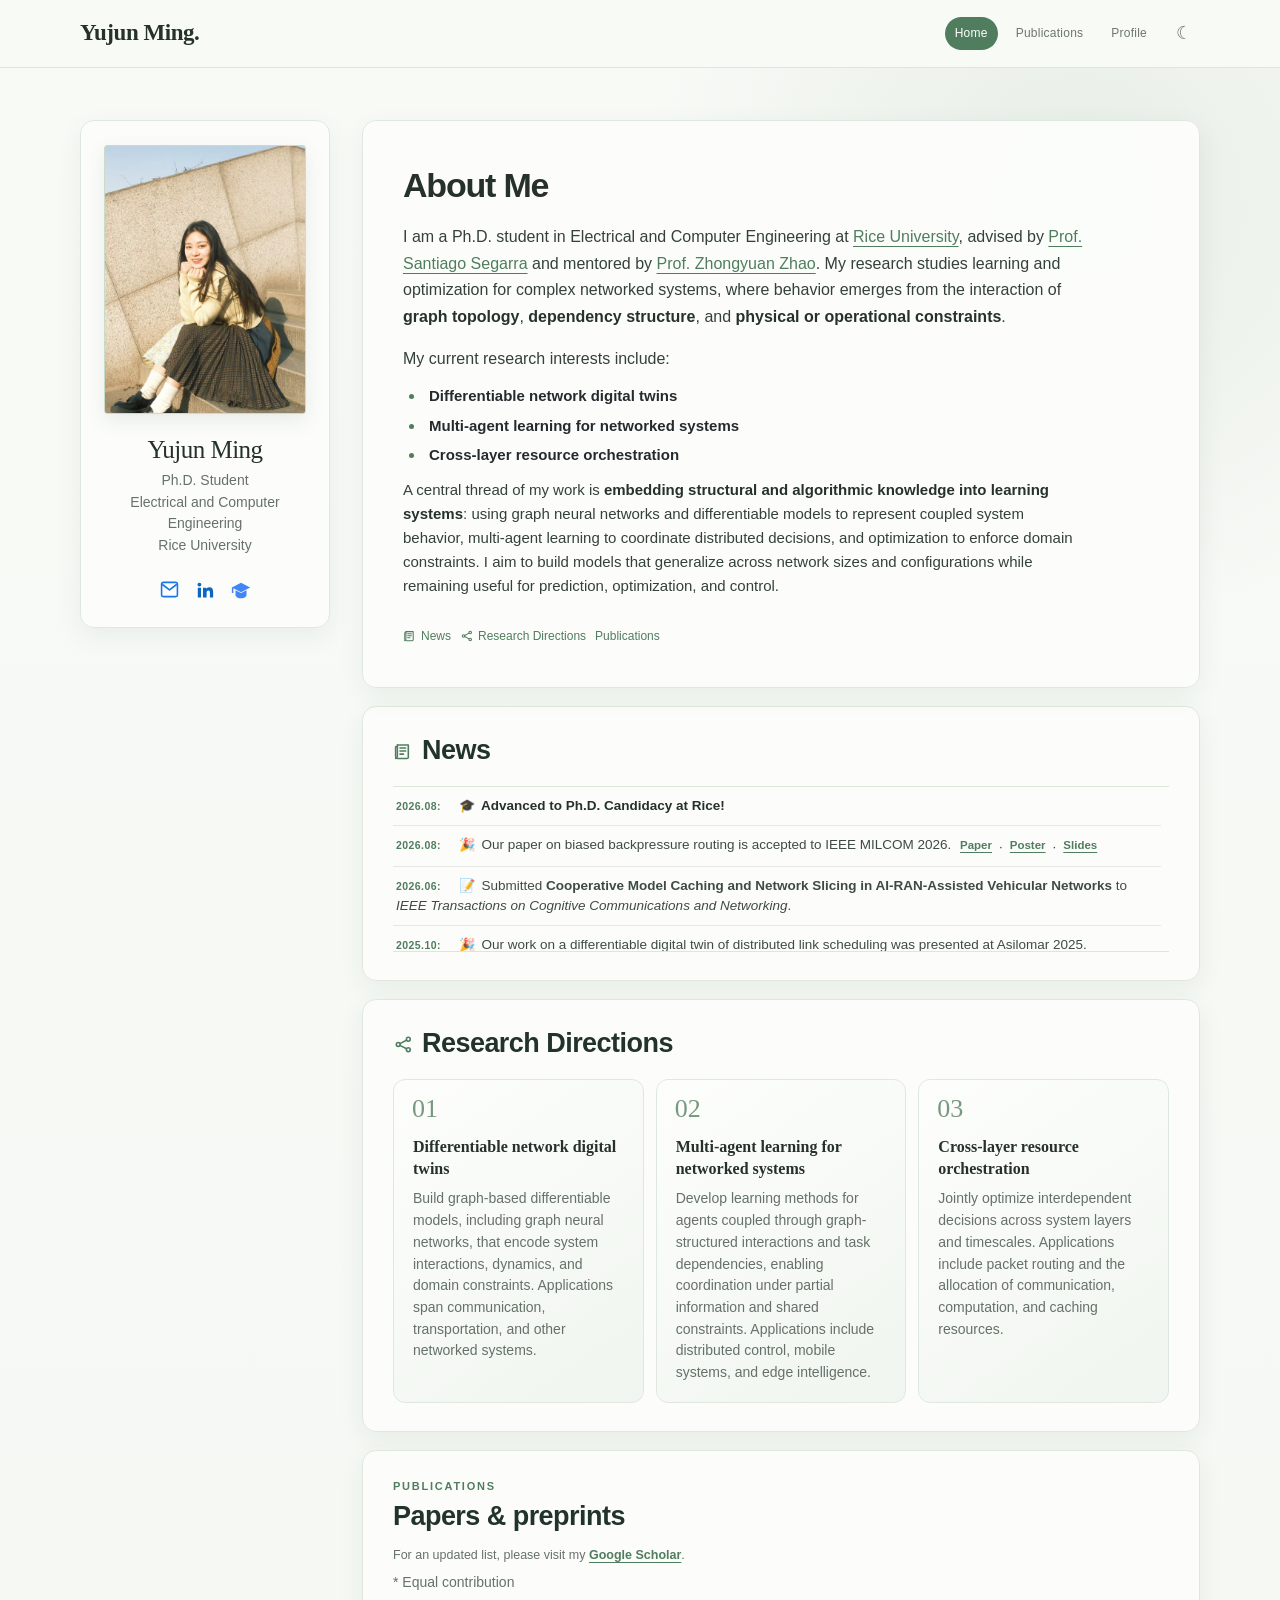
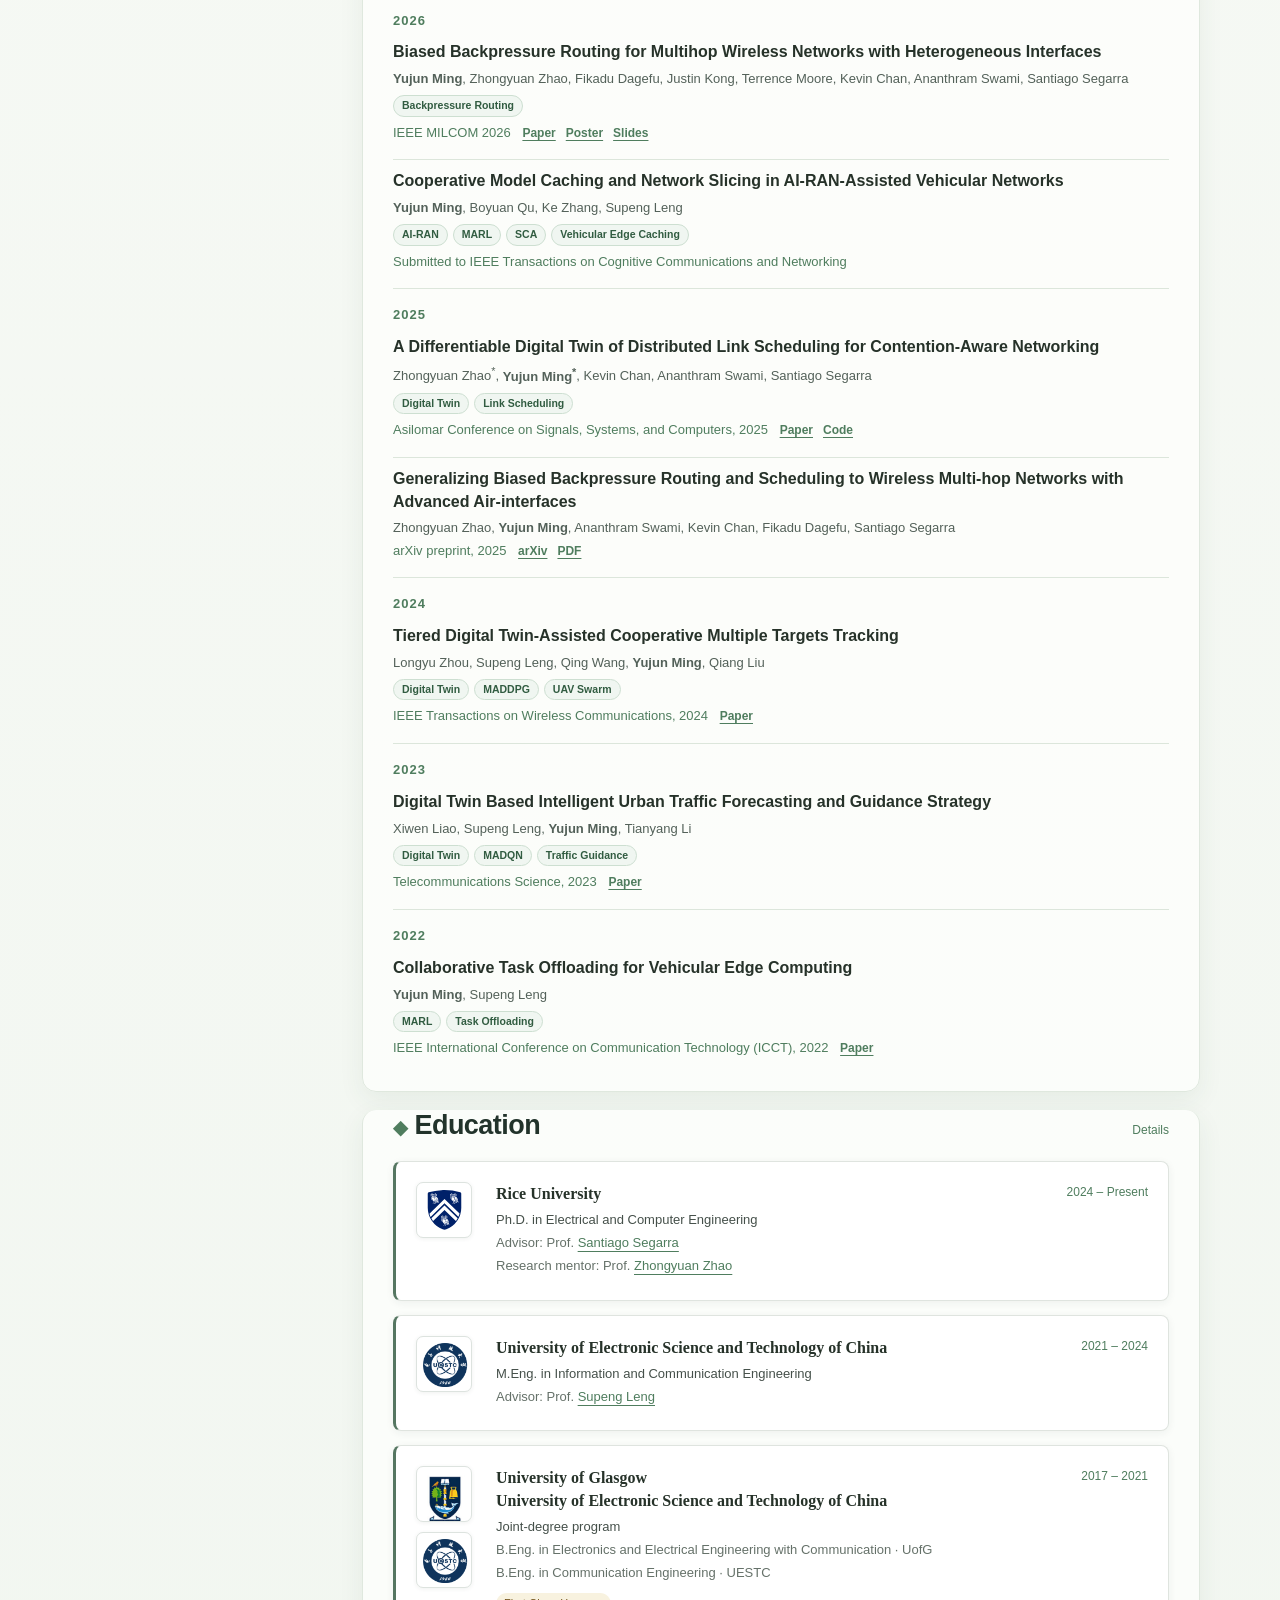
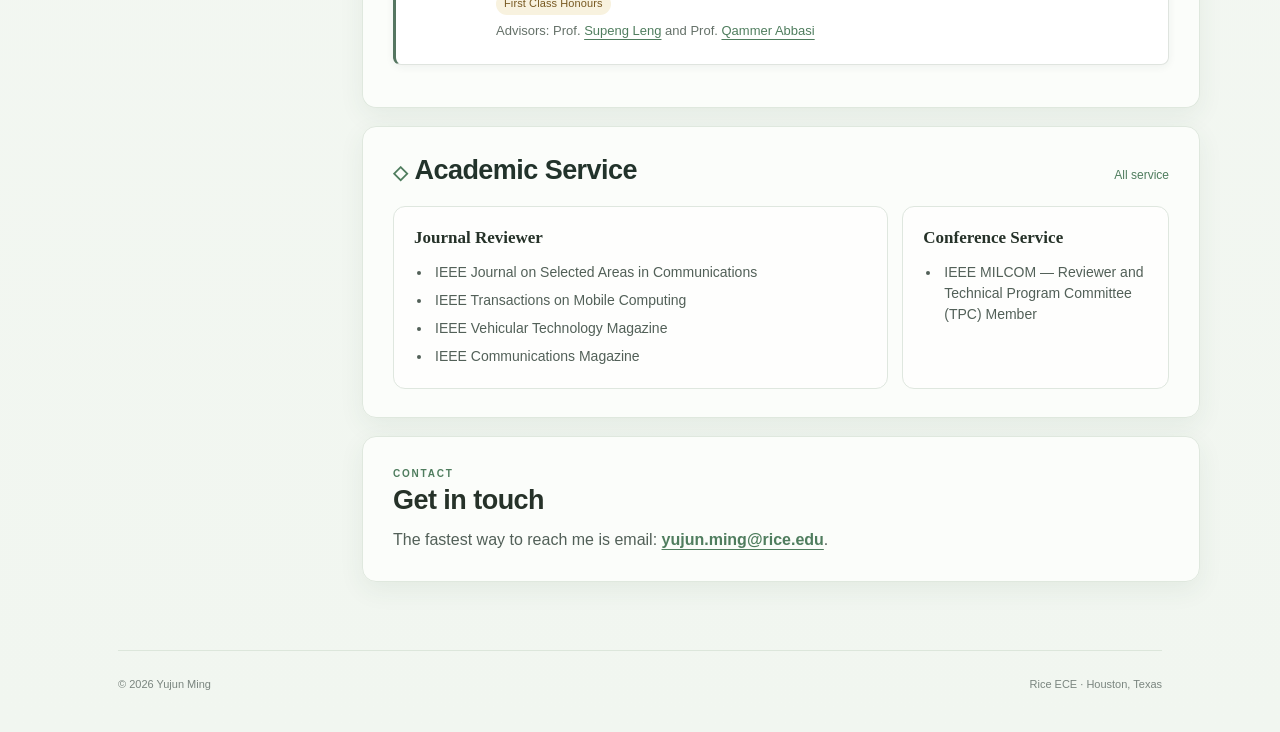
==== commit caec39ef: "Abbreviate University of Glasgow in degree line" ====
--- a/index.html
+++ b/index.html
@@ -16,7 +16,7 @@
 </style>
 <script src="assets/theme.js"></script>
 <link rel="stylesheet" href="assets/education-polish.css">
-<link rel="stylesheet" href="assets/site-v2.css">
+<link rel="stylesheet" href="assets/site-v2.css?v=20261019-1">
 </head>
 <body class="home-page">
 <header>
@@ -199,7 +199,7 @@
 <div class="edu-copy">
 <strong>University of Glasgow<br>University of Electronic Science and Technology of China</strong>
 <p>Joint-degree program</p>
-<p>B.Eng. in Electronics and Electrical Engineering with Communication · University of Glasgow</p>
+<p>B.Eng. in Electronics and Electrical Engineering with Communication · UofG</p>
 <p>B.Eng. in Communication Engineering · UESTC</p>
 <p class="honor">First Class Honours</p>
 <p>Advisors: Prof. <a href="https://scholar.google.com/citations?user=opXb8LAAAAAJ&amp;hl=en" target="_blank" rel="noopener noreferrer">Supeng Leng</a> and Prof. <a href="https://scholar.google.com/citations?user=Q19YO5YAAAAJ&amp;hl=en" target="_blank" rel="noopener noreferrer">Qammer Abbasi</a>
--- a/assets/site-v2.css
+++ b/assets/site-v2.css
@@ -511,13 +511,13 @@
 
 /* Full publications page: one illustrated card per paper. */
 .publications-page .pub {
-  grid-template-columns: 260px minmax(0, 1fr);
+  grid-template-columns: 340px minmax(0, 1fr);
   gap: 26px;
   align-items: center;
   padding: 20px;
 }
 .pub-thumb {
-  width: 260px;
+  width: 340px;
   aspect-ratio: 8 / 5;
   overflow: hidden;
   background: #edf4ef;
@@ -652,6 +652,11 @@
   margin: 12px auto 0;
   padding: 24px 0 38px;
   color: #7a857f;
+}
+
+@media (max-width: 1050px) {
+  .publications-page .pub { grid-template-columns: 280px minmax(0,1fr); gap: 20px; }
+  .publications-page .pub-thumb { width: 280px; }
 }
 
 @media (max-width: 900px) {
@@ -695,15 +700,15 @@
   .experience-head { display: block; }
   .experience-head time { display: block; margin-top: 5px; }
   .contact-panel { padding: 25px 22px; }
-  .publications-page .pub { grid-template-columns: 140px minmax(0,1fr); gap: 15px; padding: 14px; }
-  .publications-page .pub-thumb { width: 140px; }
+  .publications-page .pub { grid-template-columns: 220px minmax(0,1fr); gap: 18px; padding: 14px; }
+  .publications-page .pub-thumb { width: 220px; }
   .home-pub-links { display: flex; margin: 7px 0 0; }
   footer { margin: 0 20px; }
 }
 
 @media (max-width: 480px) {
   .publications-page .pub { grid-template-columns: 1fr; }
-  .publications-page .pub-thumb { width: 100%; max-width: 320px; }
+  .publications-page .pub-thumb { width: 100%; max-width: 360px; }
 }
 
 @media (prefers-reduced-motion: reduce) {
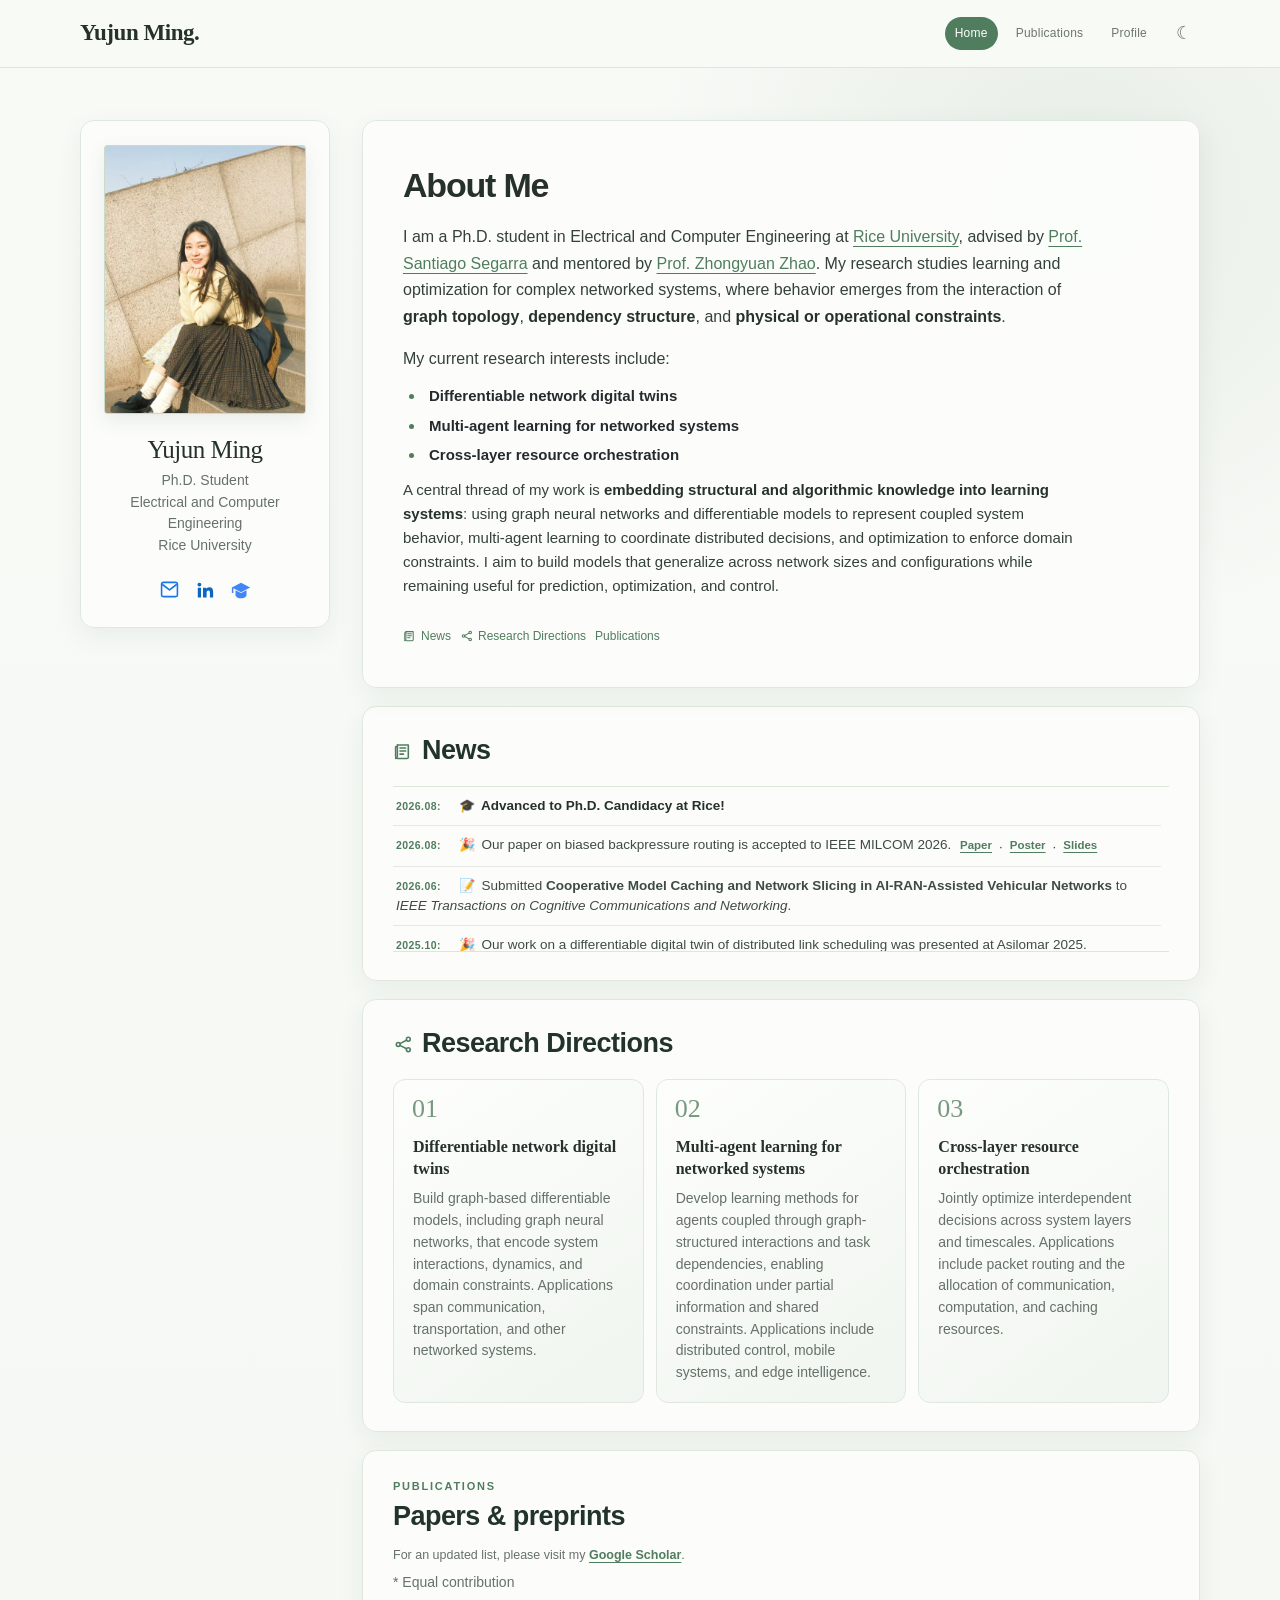
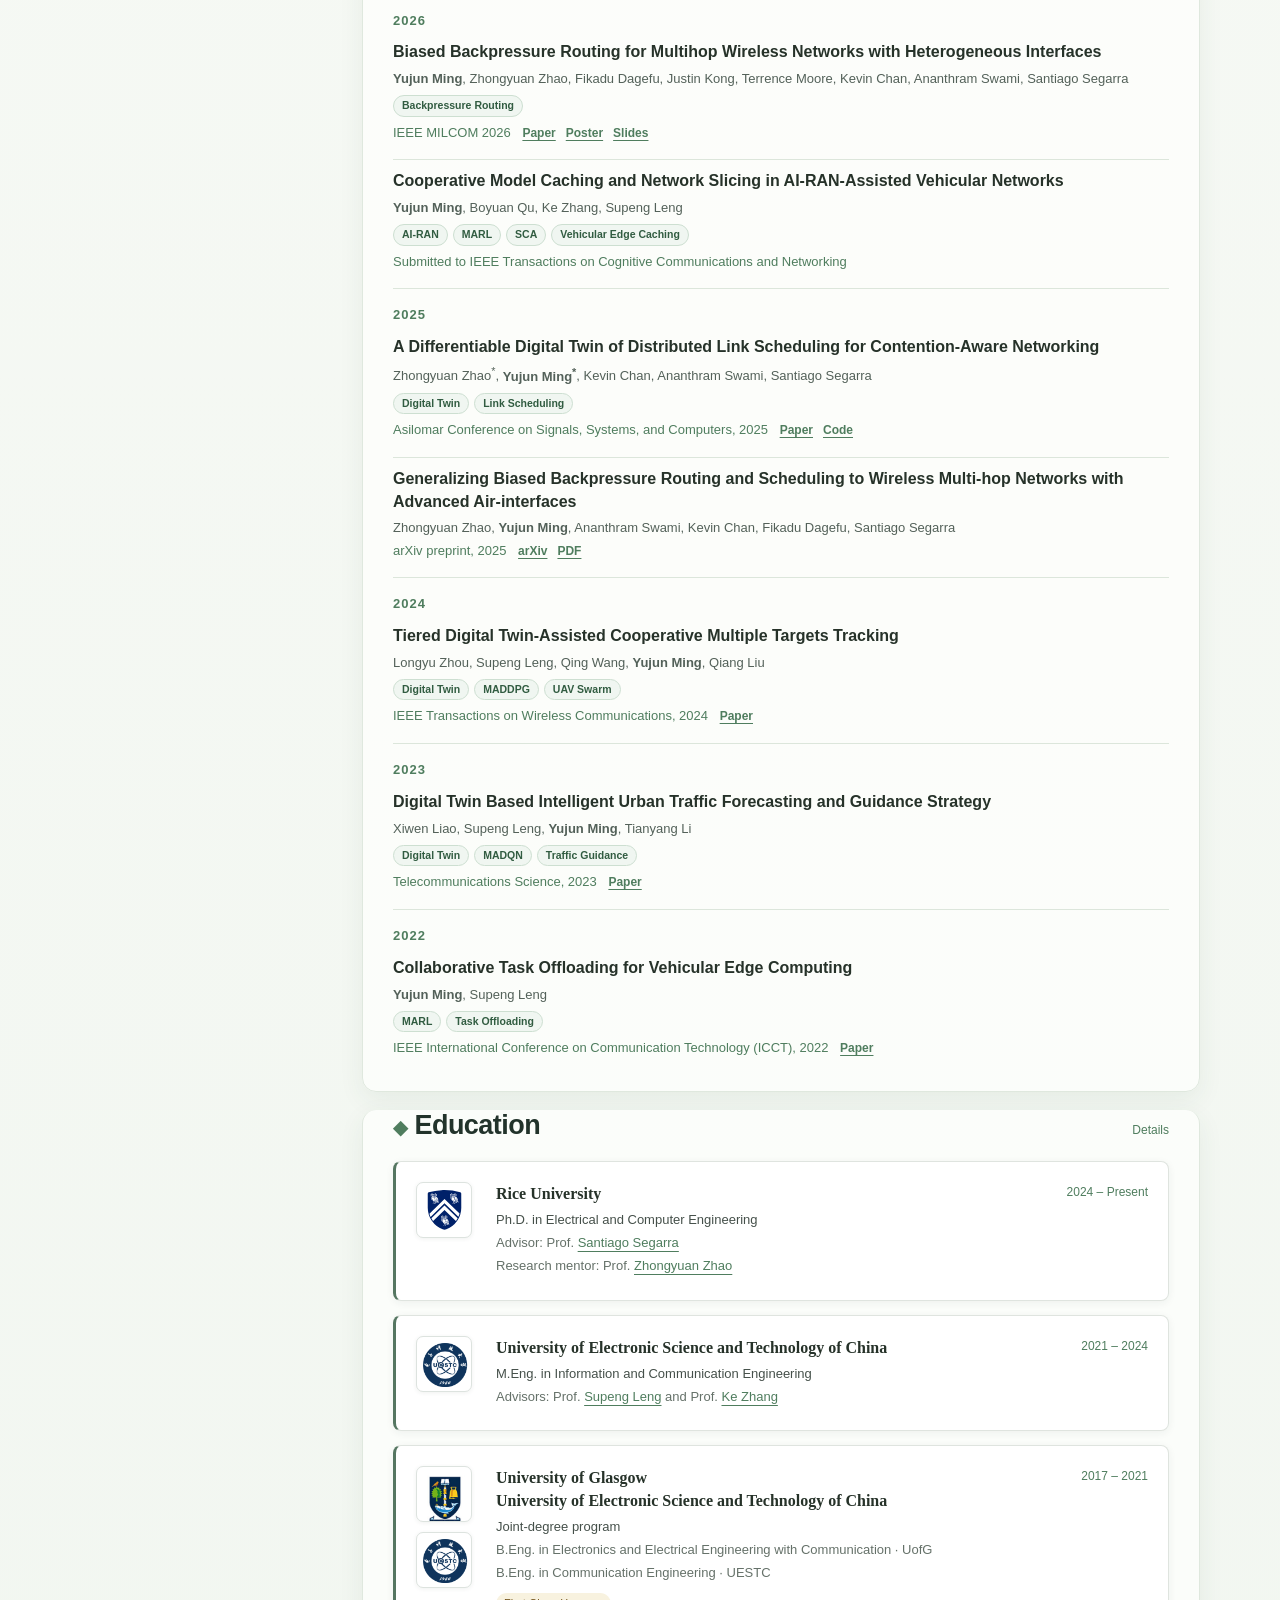
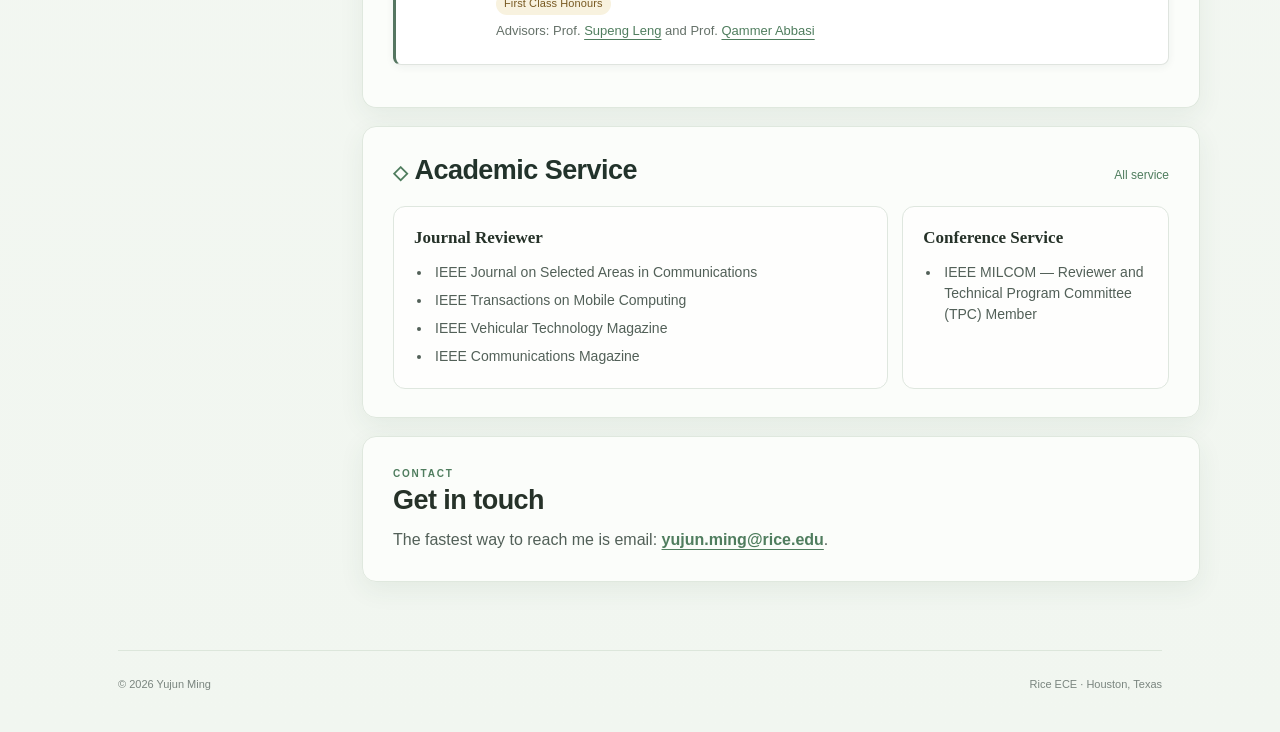
==== commit 8bd119de: "Add Ke Zhang as master advisor" ====
--- a/index.html
+++ b/index.html
@@ -182,7 +182,7 @@
 <div class="edu-copy">
 <strong>University of Electronic Science and Technology of China</strong>
 <p>M.Eng. in Information and Communication Engineering</p>
-<p>Advisor: Prof. <a href="https://scholar.google.com/citations?user=opXb8LAAAAAJ&amp;hl=en" target="_blank" rel="noopener noreferrer">Supeng Leng</a>
+<p>Advisors: Prof. <a href="https://scholar.google.com/citations?user=opXb8LAAAAAJ&amp;hl=en" target="_blank" rel="noopener noreferrer">Supeng Leng</a> and Prof. <a href="https://scholar.google.com/citations?user=P6OgLjoAAAAJ&amp;hl=zh-CN" target="_blank" rel="noopener noreferrer">Ke Zhang</a>
 </p>
 <p class="edu-date">2021 – 2024</p>
 </div>
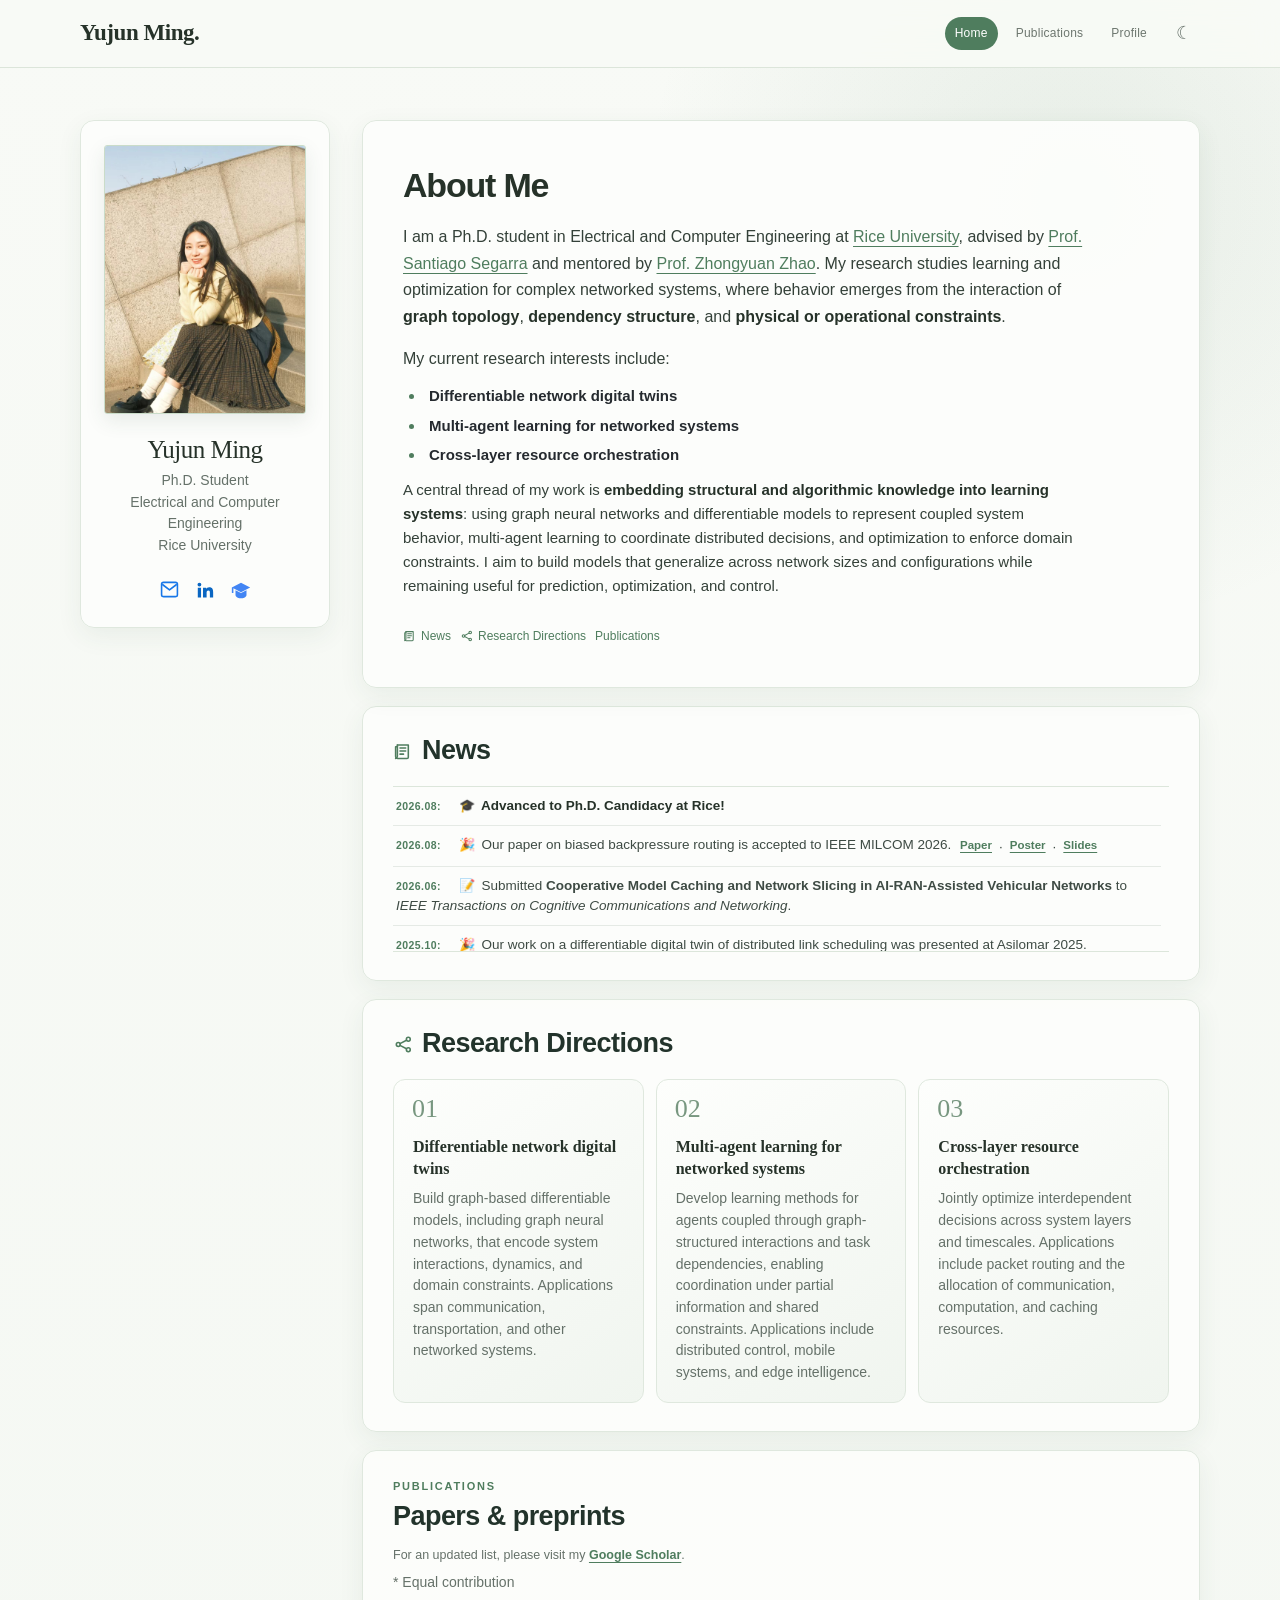
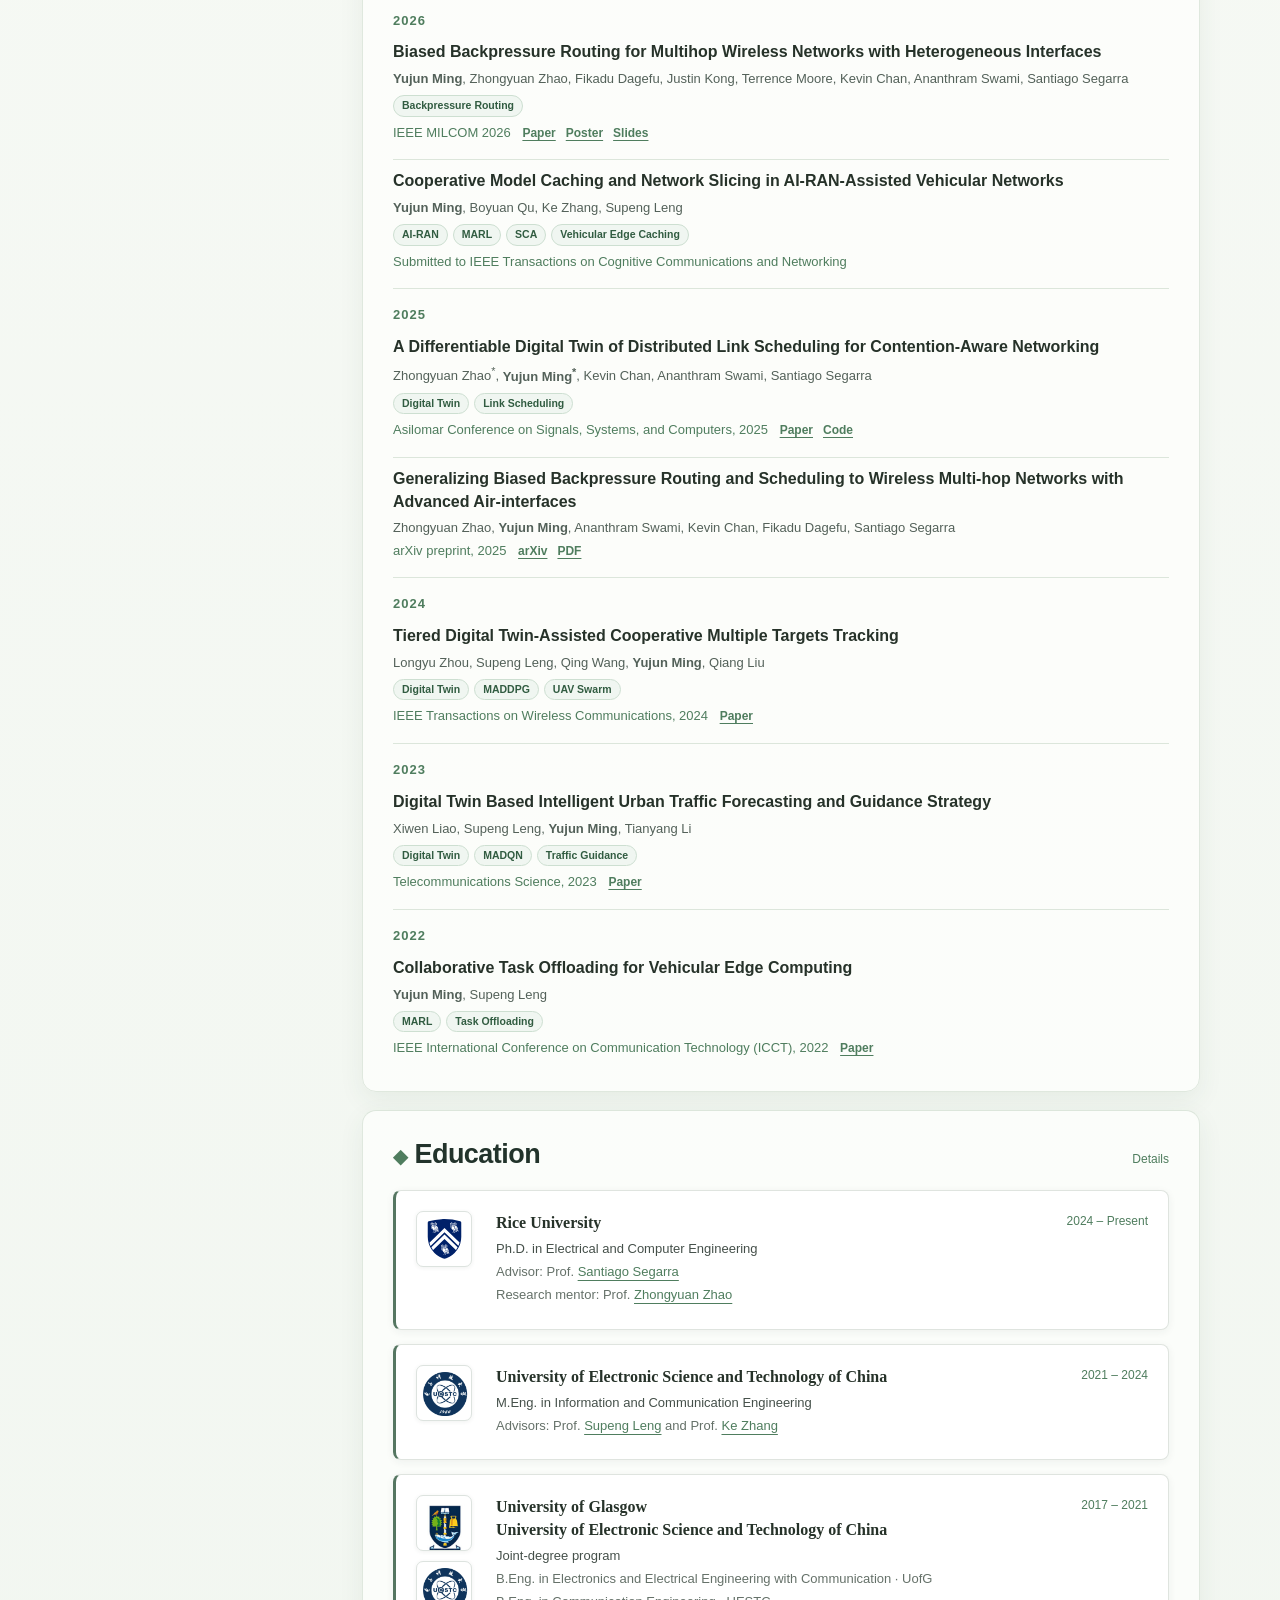
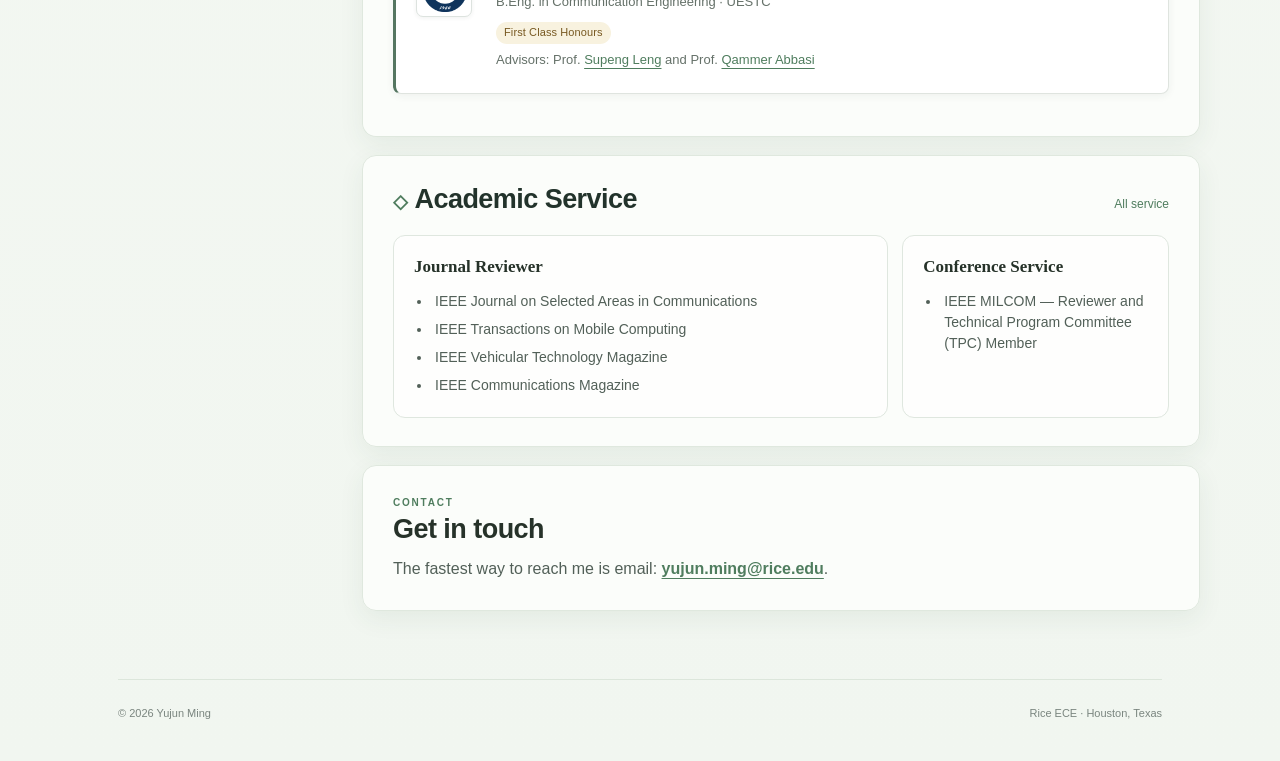
==== commit f0eb63d6: "Align home education card spacing" ====
--- a/index.html
+++ b/index.html
@@ -16,7 +16,7 @@
 </style>
 <script src="assets/theme.js"></script>
 <link rel="stylesheet" href="assets/education-polish.css">
-<link rel="stylesheet" href="assets/site-v2.css?v=20261019-1">
+<link rel="stylesheet" href="assets/site-v2.css?v=20261019-2">
 </head>
 <body class="home-page">
 <header>
--- a/assets/site-v2.css
+++ b/assets/site-v2.css
@@ -251,6 +251,13 @@
   border: 1px solid #e5e8eb;
   border-radius: 14px;
   box-shadow: 0 5px 16px rgba(35, 43, 51, .055);
+}
+
+/* education-polish.css removes the top edge on standalone education pages.
+   Restore the shared card spacing and border when Education appears on Home. */
+.home-page #education {
+  padding-top: 28px;
+  border-top: 1px solid var(--line);
 }
 
 .home-page #news h2::before {
